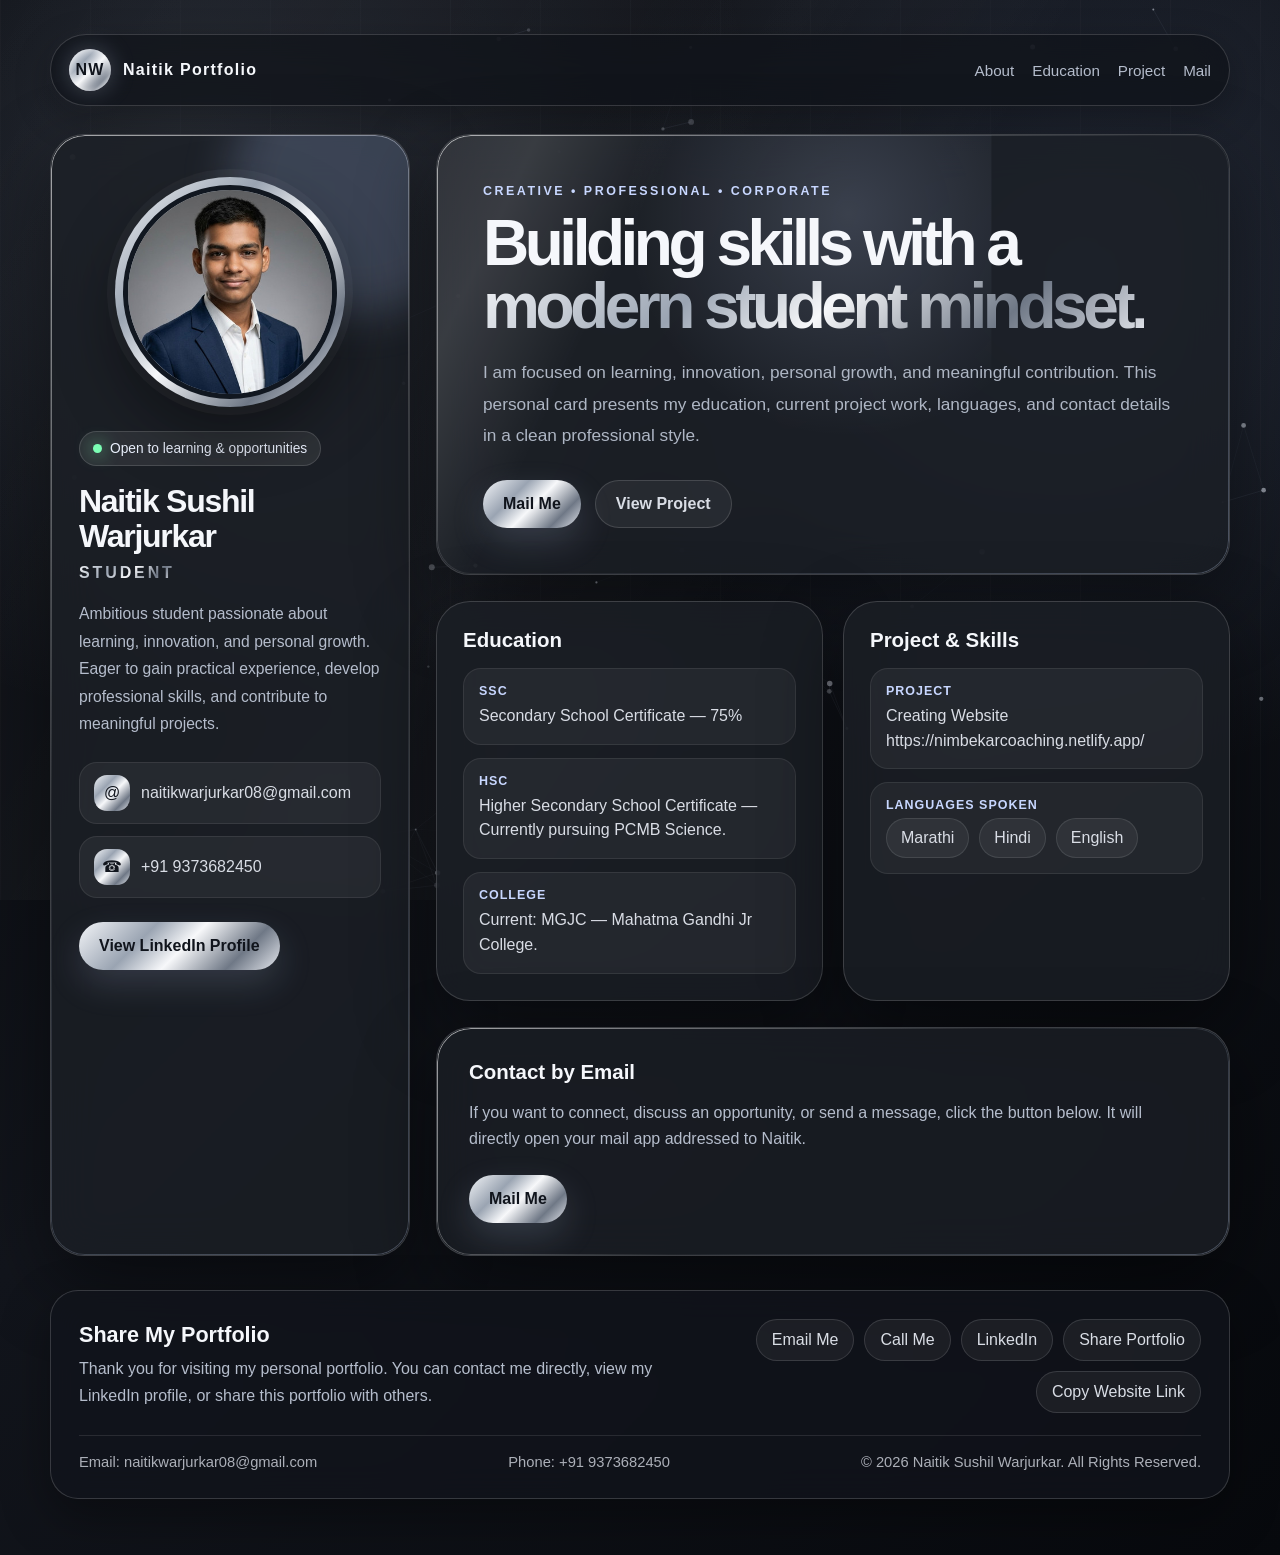
==== index.html @ e5ac0dff "Rename naitik-personal-card-website-fixed (1).html to index.html" ====
<!DOCTYPE html>
<html lang="en">
<head>
  <meta charset="UTF-8" />
  <meta name="viewport" content="width=device-width, initial-scale=1.0" />
  <title>Naitik Sushil Warjurkar | Student</title>
  <meta name="description" content="Personal card website of Naitik Sushil Warjurkar, an ambitious student passionate about learning, innovation, and personal growth." />
  <style>
* {
  box-sizing: border-box;
  margin: 0;
  padding: 0;
}

:root {
  --bg-dark: #090b10;
  --bg-panel: rgba(28, 31, 38, 0.78);
  --silver: #d9dde5;
  --silver-soft: #aeb6c4;
  --metal: linear-gradient(135deg, #f3f5f8 0%, #9aa4b2 32%, #f7f8fa 52%, #6f7886 78%, #e5e8ee 100%);
  --accent: #c8d7ff;
  --accent-strong: #86a8ff;
  --text: #f5f7fb;
  --muted: #b5bdcc;
  --card-border: rgba(255,255,255,0.16);
  --shadow: 0 28px 80px rgba(0,0,0,0.45);
}

html {
  scroll-behavior: smooth;
}

body {
  min-height: 100vh;
  font-family: Inter, Arial, sans-serif;
  color: var(--text);
  background:
    radial-gradient(circle at 15% 10%, rgba(175, 190, 220, 0.18), transparent 32%),
    radial-gradient(circle at 85% 18%, rgba(110, 130, 170, 0.20), transparent 30%),
    linear-gradient(135deg, #05070b 0%, #12151c 45%, #07090d 100%);
  overflow-x: hidden;
}

body::before {
  content: "";
  position: fixed;
  inset: 0;
  pointer-events: none;
  background-image:
    linear-gradient(120deg, transparent 0%, rgba(255,255,255,0.05) 45%, transparent 60%),
    repeating-linear-gradient(90deg, rgba(255,255,255,0.025) 0 1px, transparent 1px 90px);
  mix-blend-mode: screen;
  opacity: 0.7;
}

#particles {
  position: fixed;
  inset: 0;
  z-index: 0;
  pointer-events: none;
}

.page-shell {
  position: relative;
  z-index: 1;
  width: min(1180px, calc(100% - 32px));
  margin: 0 auto;
  padding: 34px 0 56px;
}

.top-nav {
  display: flex;
  align-items: center;
  justify-content: space-between;
  gap: 20px;
  padding: 14px 18px;
  margin-bottom: 28px;
  border: 1px solid var(--card-border);
  border-radius: 999px;
  background: rgba(14, 17, 23, 0.66);
  backdrop-filter: blur(18px);
  box-shadow: 0 12px 36px rgba(0,0,0,0.28);
  animation: fadeDown 0.8s ease both;
}

.brand {
  display: flex;
  align-items: center;
  gap: 12px;
  font-weight: 800;
  letter-spacing: 0.08em;
}

.brand-mark {
  display: grid;
  place-items: center;
  width: 42px;
  height: 42px;
  color: #11151d;
  border-radius: 50%;
  background: var(--metal);
  box-shadow: inset 0 0 10px rgba(255,255,255,0.8), 0 0 24px rgba(185,200,230,0.28);
}

.nav-links {
  display: flex;
  align-items: center;
  gap: 18px;
  flex-wrap: wrap;
}

.nav-links a {
  color: var(--muted);
  text-decoration: none;
  font-size: 0.95rem;
  transition: color 0.25s ease;
}

.nav-links a:hover {
  color: #fff;
}

.hero {
  display: grid;
  grid-template-columns: 360px 1fr;
  gap: 26px;
  align-items: stretch;
}

.profile-card,
.content-card,
.info-card,
.form-card {
  border: 1px solid var(--card-border);
  background: var(--bg-panel);
  backdrop-filter: blur(22px);
  border-radius: 34px;
  box-shadow: var(--shadow);
}

.profile-card {
  position: sticky;
  top: 24px;
  min-height: 650px;
  padding: 28px;
  overflow: hidden;
  animation: fadeLeft 0.9s ease both;
}

.profile-card::before,
.content-card::before,
.form-card::before {
  content: "";
  position: absolute;
  inset: 0;
  border-radius: inherit;
  padding: 1px;
  background: linear-gradient(145deg, rgba(255,255,255,0.62), rgba(255,255,255,0.04), rgba(175,190,220,0.35));
  -webkit-mask: linear-gradient(#000 0 0) content-box, linear-gradient(#000 0 0);
  -webkit-mask-composite: xor;
  mask-composite: exclude;
  pointer-events: none;
}

.profile-glow {
  position: absolute;
  width: 260px;
  height: 260px;
  right: -80px;
  top: -80px;
  border-radius: 50%;
  background: rgba(160, 180, 225, 0.24);
  filter: blur(22px);
}

.photo-wrap {
  position: relative;
  width: 230px;
  height: 230px;
  margin: 14px auto 24px;
  border-radius: 50%;
  padding: 8px;
  background: var(--metal);
  box-shadow: 0 0 0 8px rgba(255,255,255,0.035), 0 28px 62px rgba(0,0,0,0.42);
  animation: floatPhoto 5s ease-in-out infinite;
}

.photo-wrap img {
  width: 100%;
  height: 100%;
  object-fit: cover;
  border-radius: 50%;
  border: 5px solid #111720;
  object-position: center;
}

.status-pill {
  display: inline-flex;
  align-items: center;
  gap: 8px;
  padding: 9px 13px;
  border-radius: 999px;
  color: #ecf2ff;
  background: rgba(255,255,255,0.08);
  border: 1px solid rgba(255,255,255,0.14);
  font-size: 0.86rem;
  margin-bottom: 18px;
}

.status-dot {
  width: 9px;
  height: 9px;
  border-radius: 50%;
  background: #7cffb5;
  box-shadow: 0 0 18px #7cffb5;
}

.profile-card h1 {
  font-family: Poppins, Inter, sans-serif;
  font-size: 2rem;
  line-height: 1.1;
  margin-bottom: 10px;
  letter-spacing: -0.04em;
}

.role {
  display: inline-block;
  font-weight: 800;
  color: transparent;
  background: var(--metal);
  -webkit-background-clip: text;
  background-clip: text;
  text-transform: uppercase;
  letter-spacing: 0.18em;
  margin-bottom: 18px;
}

.bio {
  color: var(--muted);
  line-height: 1.75;
  font-size: 0.98rem;
}

.quick-contact {
  display: grid;
  gap: 12px;
  margin: 24px 0;
}

.contact-row {
  display: flex;
  align-items: center;
  gap: 11px;
  color: var(--silver);
  text-decoration: none;
  padding: 12px 14px;
  border-radius: 18px;
  background: rgba(255,255,255,0.055);
  border: 1px solid rgba(255,255,255,0.08);
  transition: transform 0.25s ease, background 0.25s ease;
  overflow-wrap: anywhere;
}

.contact-row:hover {
  transform: translateY(-3px);
  background: rgba(255,255,255,0.09);
}

.icon-box {
  flex: 0 0 36px;
  width: 36px;
  height: 36px;
  display: grid;
  place-items: center;
  border-radius: 13px;
  color: #11151d;
  background: var(--metal);
}

.linkedin-button,
.primary-button,
.secondary-button {
  display: inline-flex;
  justify-content: center;
  align-items: center;
  gap: 10px;
  min-height: 48px;
  border: 0;
  border-radius: 999px;
  padding: 0 20px;
  font-weight: 800;
  text-decoration: none;
  cursor: pointer;
  transition: transform 0.25s ease, box-shadow 0.25s ease;
}

.linkedin-button,
.primary-button {
  color: #10141c;
  background: var(--metal);
  box-shadow: 0 14px 34px rgba(180,195,225,0.18);
}

.secondary-button {
  color: var(--silver);
  border: 1px solid rgba(255,255,255,0.14);
  background: rgba(255,255,255,0.06);
}

.linkedin-button:hover,
.primary-button:hover,
.secondary-button:hover {
  transform: translateY(-3px);
  box-shadow: 0 18px 42px rgba(180,195,225,0.22);
}

.main-column {
  display: grid;
  gap: 26px;
}

.content-card {
  position: relative;
  overflow: hidden;
  min-height: 430px;
  padding: 46px;
  animation: fadeRight 0.9s ease 0.1s both;
}

.banner-shine {
  position: absolute;
  inset: 0;
  background:
    linear-gradient(115deg, transparent 0%, rgba(255,255,255,0.13) 34%, transparent 48%),
    radial-gradient(circle at 82% 18%, rgba(200,215,255,0.18), transparent 30%);
  transform: translateX(-30%);
  animation: metalSweep 7s ease-in-out infinite;
}

.content-inner {
  position: relative;
  z-index: 1;
}

.eyebrow {
  display: inline-block;
  margin-bottom: 14px;
  color: var(--accent);
  text-transform: uppercase;
  letter-spacing: 0.20em;
  font-size: 0.78rem;
  font-weight: 800;
}

.content-card h2 {
  max-width: 760px;
  font-family: Poppins, Inter, sans-serif;
  font-size: clamp(2.35rem, 5vw, 4.9rem);
  line-height: 0.98;
  letter-spacing: -0.07em;
  margin-bottom: 20px;
}

.gradient-text {
  color: transparent;
  background: var(--metal);
  -webkit-background-clip: text;
  background-clip: text;
}

.lead {
  max-width: 740px;
  color: var(--silver-soft);
  font-size: 1.08rem;
  line-height: 1.82;
  margin-bottom: 28px;
}

.hero-actions {
  display: flex;
  gap: 14px;
  flex-wrap: wrap;
}

.info-grid {
  display: grid;
  grid-template-columns: repeat(2, minmax(0, 1fr));
  gap: 20px;
}

.info-card {
  padding: 26px;
  transform: translateY(0);
  opacity: 1;
  transition: transform 0.75s ease, opacity 0.75s ease;
}

.info-card.visible,
.form-card.visible {
  transform: translateY(0);
  opacity: 1;
}

.info-card h3,
.form-card h3 {
  font-family: Poppins, Inter, sans-serif;
  font-size: 1.28rem;
  margin-bottom: 16px;
}

.detail-list {
  display: grid;
  gap: 13px;
}

.detail-item {
  padding: 15px;
  border-radius: 18px;
  background: rgba(255,255,255,0.052);
  border: 1px solid rgba(255,255,255,0.08);
}

.detail-label {
  display: block;
  color: var(--accent);
  font-weight: 800;
  font-size: 0.78rem;
  letter-spacing: 0.08em;
  text-transform: uppercase;
  margin-bottom: 6px;
}

.detail-item p,
.detail-item a {
  color: var(--silver);
  line-height: 1.55;
  text-decoration: none;
}

.skill-pills {
  display: flex;
  flex-wrap: wrap;
  gap: 10px;
}

.skill-pills span {
  padding: 10px 14px;
  border-radius: 999px;
  color: var(--silver);
  background: rgba(255,255,255,0.06);
  border: 1px solid rgba(255,255,255,0.1);
}

.form-card {
  position: relative;
  padding: 32px;
  overflow: hidden;
  transform: translateY(22px);
  opacity: 0;
  transition: transform 0.75s ease, opacity 0.75s ease;
}

.form-card p {
  color: var(--muted);
  line-height: 1.65;
  margin-bottom: 22px;
}

form {
  display: grid;
  gap: 16px;
}

.form-row {
  display: grid;
  grid-template-columns: repeat(2, 1fr);
  gap: 16px;
}

label {
  display: grid;
  gap: 8px;
  color: var(--silver);
  font-weight: 700;
  font-size: 0.92rem;
}

input {
  width: 100%;
  border: 1px solid rgba(255,255,255,0.14);
  border-radius: 18px;
  color: #fff;
  background: rgba(7, 9, 13, 0.56);
  padding: 15px 16px;
  font: inherit;
  outline: none;
  transition: border 0.25s ease, box-shadow 0.25s ease;
}


input:focus {
  border-color: rgba(200,215,255,0.72);
  box-shadow: 0 0 0 4px rgba(134,168,255,0.13);
}

.footer-note {
  text-align: center;
  color: rgba(217,221,229,0.72);
  padding: 28px 0 0;
}

@keyframes fadeDown {
  from { opacity: 0; transform: translateY(-16px); }
  to { opacity: 1; transform: translateY(0); }
}

@keyframes fadeLeft {
  from { opacity: 0; transform: translateX(-28px); }
  to { opacity: 1; transform: translateX(0); }
}

@keyframes fadeRight {
  from { opacity: 0; transform: translateX(28px); }
  to { opacity: 1; transform: translateX(0); }
}

@keyframes floatPhoto {
  0%, 100% { transform: translateY(0); }
  50% { transform: translateY(-12px); }
}

@keyframes metalSweep {
  0%, 100% { transform: translateX(-35%); opacity: 0.55; }
  50% { transform: translateX(22%); opacity: 0.95; }
}



.site-footer {
  margin-top: 34px;
  padding: 28px;
  border: 1px solid rgba(255,255,255,0.16);
  border-radius: 28px;
  background: rgba(18, 21, 28, 0.76);
  backdrop-filter: blur(18px);
  box-shadow: 0 18px 48px rgba(0,0,0,0.34);
}

.footer-grid {
  display: grid;
  grid-template-columns: 1.2fr 1fr;
  gap: 22px;
  align-items: center;
}

.footer-title {
  font-family: Poppins, Inter, sans-serif;
  font-size: 1.35rem;
  margin-bottom: 8px;
}

.footer-text {
  color: var(--muted);
  line-height: 1.65;
}

.footer-actions,
.footer-contact {
  display: flex;
  flex-wrap: wrap;
  gap: 10px;
  justify-content: flex-end;
}

.footer-link {
  display: inline-flex;
  align-items: center;
  justify-content: center;
  min-height: 42px;
  padding: 0 15px;
  border-radius: 999px;
  color: var(--silver);
  text-decoration: none;
  font: inherit;
  cursor: pointer;
  border: 1px solid rgba(255,255,255,0.13);
  background: rgba(255,255,255,0.055);
  transition: transform 0.25s ease, background 0.25s ease;
}

.footer-link:hover {
  transform: translateY(-3px);
  background: rgba(255,255,255,0.10);
}

.footer-bottom {
  display: flex;
  align-items: center;
  justify-content: space-between;
  gap: 14px;
  flex-wrap: wrap;
  margin-top: 22px;
  padding-top: 18px;
  border-top: 1px solid rgba(255,255,255,0.10);
  color: rgba(217,221,229,0.78);
  font-size: 0.92rem;
}

@media (max-width: 760px) {
  .footer-grid {
    grid-template-columns: 1fr;
  }

  .footer-actions,
  .footer-contact {
    justify-content: flex-start;
  }
}

@media (max-width: 960px) {
  .hero {
    grid-template-columns: 1fr;
  }

  .profile-card {
    position: relative;
    top: 0;
    min-height: auto;
  }

  .info-grid {
    grid-template-columns: 1fr;
  }
}

@media (max-width: 640px) {
  .page-shell {
    width: min(100% - 20px, 1180px);
    padding-top: 18px;
  }

  .top-nav {
    align-items: flex-start;
    border-radius: 24px;
    flex-direction: column;
  }

  .nav-links {
    gap: 12px;
  }

  .content-card,
  .profile-card,
  .form-card,
  .info-card {
    border-radius: 24px;
    padding: 24px;
  }

  .photo-wrap {
    width: 190px;
    height: 190px;
  }

  .form-row {
    grid-template-columns: 1fr;
  }
}

  </style>
</head>
<body>
  <canvas id="particles" aria-hidden="true"></canvas>

  <div class="page-shell">
    <nav class="top-nav" aria-label="Main navigation">
      <div class="brand">
        <span class="brand-mark">NW</span>
        <span>Naitik Portfolio</span>
      </div>
      <div class="nav-links">
        <a href="#about">About</a>
        <a href="#education">Education</a>
        <a href="#project">Project</a>
        <a href="mailto:naitikwarjurkar08@gmail.com">Mail</a>
      </div>
    </nav>

    <main class="hero">
      <aside class="profile-card" id="about">
        <div class="profile-glow"></div>
        <div class="photo-wrap">
          <img src="[data-uri]" alt="Photo of Naitik Sushil Warjurkar" />
        </div>
        <span class="status-pill"><span class="status-dot"></span>Open to learning & opportunities</span>
        <h1>Naitik Sushil Warjurkar</h1>
        <span class="role">Student</span>
        <p class="bio">Ambitious student passionate about learning, innovation, and personal growth. Eager to gain practical experience, develop professional skills, and contribute to meaningful projects.</p>

        <div class="quick-contact">
          <a class="contact-row" href="mailto:naitikwarjurkar08@gmail.com">
            <span class="icon-box">@</span>
            <span>naitikwarjurkar08@gmail.com</span>
          </a>
          <a class="contact-row" href="tel:+919373682450">
            <span class="icon-box">☎</span>
            <span>+91 9373682450</span>
          </a>
        </div>

        <a class="linkedin-button" href="https://www.linkedin.com/in/naitik-warjurkar-31a1a7276?utm_source=share_via&utm_content=profile&utm_medium=member_android" target="_blank" rel="noopener noreferrer">View LinkedIn Profile</a>
      </aside>

      <section class="main-column">
        <section class="content-card">
          <div class="banner-shine"></div>
          <div class="content-inner">
            <span class="eyebrow">Creative • Professional • Corporate</span>
            <h2>Building skills with a <span class="gradient-text">modern student mindset.</span></h2>
            <p class="lead">I am focused on learning, innovation, personal growth, and meaningful contribution. This personal card presents my education, current project work, languages, and contact details in a clean professional style.</p>
            <div class="hero-actions">
              <a class="primary-button" href="mailto:naitikwarjurkar08@gmail.com?subject=Enquiry%20from%20Personal%20Website">Mail Me</a>
              <a class="secondary-button" href="https://nimbekarcoaching.netlify.app/" target="_blank" rel="noopener noreferrer">View Project</a>
            </div>
          </div>
        </section>

        <section class="info-grid" aria-label="Profile details">
          <article class="info-card reveal" id="education">
            <h3>Education</h3>
            <div class="detail-list">
              <div class="detail-item">
                <span class="detail-label">SSC</span>
                <p>Secondary School Certificate — 75%</p>
              </div>
              <div class="detail-item">
                <span class="detail-label">HSC</span>
                <p>Higher Secondary School Certificate — Currently pursuing PCMB Science.</p>
              </div>
              <div class="detail-item">
                <span class="detail-label">College</span>
                <p>Current: MGJC — Mahatma Gandhi Jr College.</p>
              </div>
            </div>
          </article>

          <article class="info-card reveal" id="project">
            <h3>Project & Skills</h3>
            <div class="detail-list">
              <div class="detail-item">
                <span class="detail-label">Project</span>
                <p>Creating Website</p>
                <p><a href="https://nimbekarcoaching.netlify.app/" target="_blank" rel="noopener noreferrer">https://nimbekarcoaching.netlify.app/</a></p>
              </div>
              <div class="detail-item">
                <span class="detail-label">Languages Spoken</span>
                <div class="skill-pills">
                  <span>Marathi</span>
                  <span>Hindi</span>
                  <span>English</span>
                </div>
              </div>
            </div>
          </article>
        </section>

        <section class="form-card visible" id="mail">
          <h3>Contact by Email</h3>
          <p>If you want to connect, discuss an opportunity, or send a message, click the button below. It will directly open your mail app addressed to Naitik.</p>
          <a class="primary-button" href="mailto:naitikwarjurkar08@gmail.com?subject=Enquiry%20from%20Personal%20Website">Mail Me</a>
        </section>
      </section>
    </main>

    <footer class="site-footer">
      <div class="footer-grid">
        <div>
          <h3 class="footer-title">Share My Portfolio</h3>
          <p class="footer-text">Thank you for visiting my personal portfolio. You can contact me directly, view my LinkedIn profile, or share this portfolio with others.</p>
        </div>
        <div class="footer-actions">
          <a class="footer-link" href="mailto:naitikwarjurkar08@gmail.com?subject=Portfolio%20Enquiry">Email Me</a>
          <a class="footer-link" href="tel:+919373682450">Call Me</a>
          <a class="footer-link" href="https://www.linkedin.com/in/naitik-warjurkar-31a1a7276?utm_source=share_via&utm_content=profile&utm_medium=member_android" target="_blank" rel="noopener noreferrer">LinkedIn</a>
          <a class="footer-link" href="https://wa.me/?text=Check%20out%20Naitik%20Sushil%20Warjurkar%27s%20portfolio" target="_blank" rel="noopener noreferrer">Share Portfolio</a>
          <button class="footer-link" type="button" id="copyPortfolioLink">Copy Website Link</button>
        </div>
      </div>
      <div class="footer-bottom">
        <span>Email: naitikwarjurkar08@gmail.com</span>
        <span>Phone: +91 9373682450</span>
        <span>© <span id="footerYear"></span> Naitik Sushil Warjurkar. All Rights Reserved.</span>
      </div>
    </footer>

  </div>

  <script>
const canvas = document.getElementById('particles');
const ctx = canvas.getContext('2d');
let particles = [];

function resizeCanvas() {
  canvas.width = window.innerWidth;
  canvas.height = window.innerHeight;
  createParticles();
}

function createParticles() {
  const count = Math.min(95, Math.floor((window.innerWidth * window.innerHeight) / 13000));
  particles = Array.from({ length: count }, () => ({
    x: Math.random() * canvas.width,
    y: Math.random() * canvas.height,
    r: Math.random() * 2.2 + 0.8,
    vx: (Math.random() - 0.5) * 0.35,
    vy: (Math.random() - 0.5) * 0.35,
    alpha: Math.random() * 0.45 + 0.18
  }));
}

function drawParticles() {
  ctx.clearRect(0, 0, canvas.width, canvas.height);

  particles.forEach((p, index) => {
    p.x += p.vx;
    p.y += p.vy;

    if (p.x < 0 || p.x > canvas.width) p.vx *= -1;
    if (p.y < 0 || p.y > canvas.height) p.vy *= -1;

    ctx.beginPath();
    ctx.arc(p.x, p.y, p.r, 0, Math.PI * 2);
    ctx.fillStyle = `rgba(220, 226, 238, ${p.alpha})`;
    ctx.fill();

    for (let j = index + 1; j < particles.length; j++) {
      const q = particles[j];
      const dx = p.x - q.x;
      const dy = p.y - q.y;
      const distance = Math.sqrt(dx * dx + dy * dy);

      if (distance < 120) {
        ctx.beginPath();
        ctx.moveTo(p.x, p.y);
        ctx.lineTo(q.x, q.y);
        ctx.strokeStyle = `rgba(190, 205, 235, ${0.11 * (1 - distance / 120)})`;
        ctx.lineWidth = 1;
        ctx.stroke();
      }
    }
  });

  requestAnimationFrame(drawParticles);
}

window.addEventListener('resize', resizeCanvas);
resizeCanvas();
drawParticles();

const yearElement = document.getElementById('year');
if (yearElement) yearElement.textContent = new Date().getFullYear();
const footerYearElement = document.getElementById('footerYear');
if (footerYearElement) footerYearElement.textContent = new Date().getFullYear();

const revealObserver = new IntersectionObserver((entries) => {
  entries.forEach((entry) => {
    if (entry.isIntersecting) {
      entry.target.classList.add('visible');
    }
  });
}, { threshold: 0.18 });

document.querySelectorAll('.reveal').forEach((element) => revealObserver.observe(element));





const copyPortfolioButton = document.getElementById('copyPortfolioLink');
if (copyPortfolioButton) {
  copyPortfolioButton.addEventListener('click', async () => {
    const portfolioLink = window.location.href;
    try {
      await navigator.clipboard.writeText(portfolioLink);
      copyPortfolioButton.textContent = 'Link Copied!';
    } catch (error) {
      const tempInput = document.createElement('input');
      tempInput.value = portfolioLink;
      document.body.appendChild(tempInput);
      tempInput.select();
      document.execCommand('copy');
      document.body.removeChild(tempInput);
      copyPortfolioButton.textContent = 'Link Copied!';
    }
    setTimeout(() => {
      copyPortfolioButton.textContent = 'Copy Website Link';
    }, 1800);
  });
}

  </script>
</body>
</html>
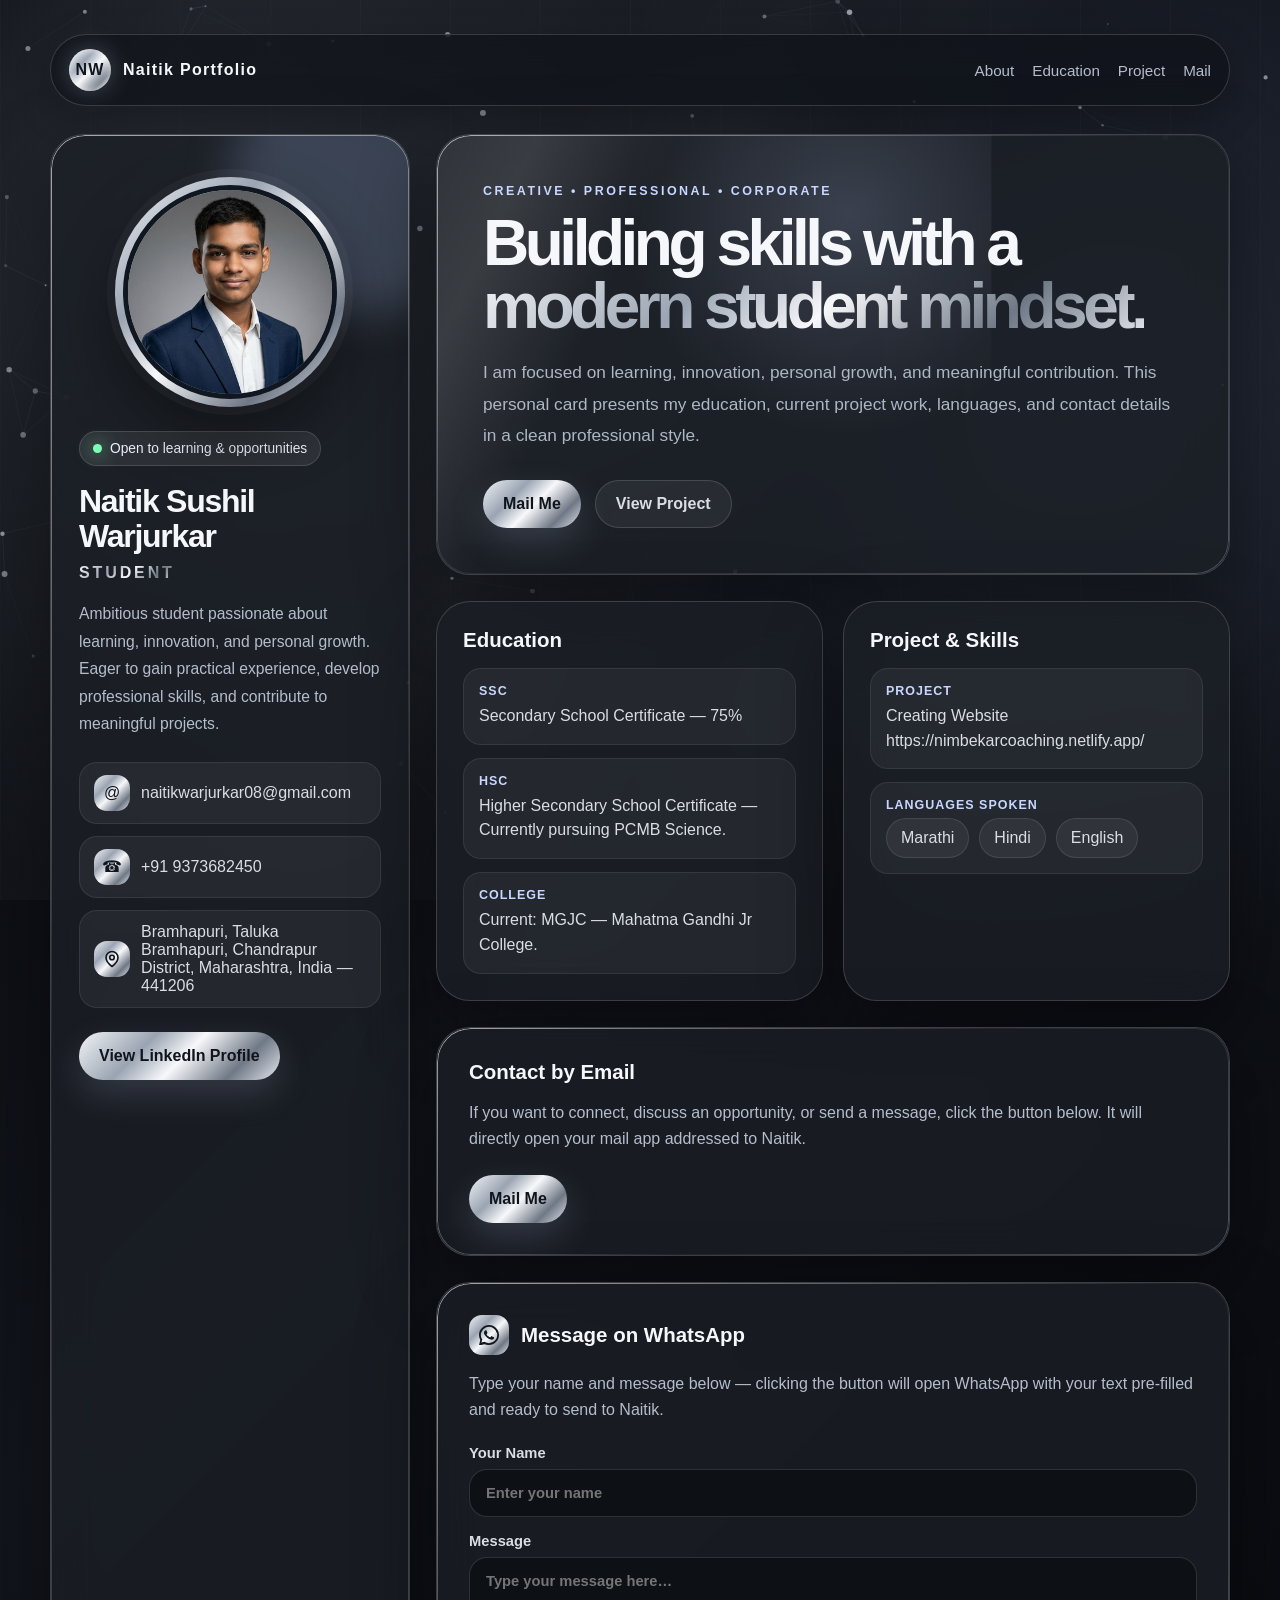
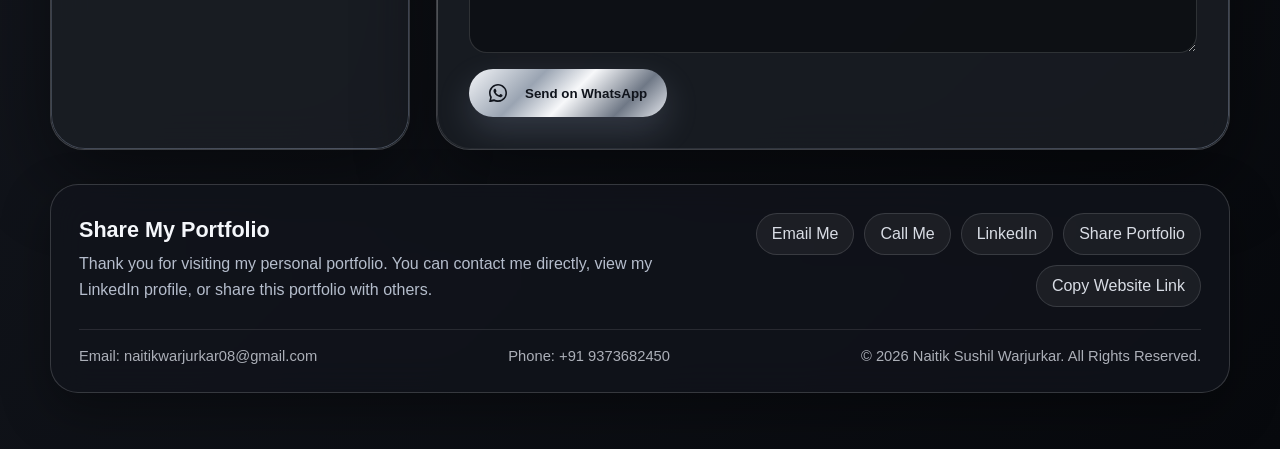
==== commit bb20ed12: "Rename naitik-card.html to index.html" ====
--- a/index.html
+++ b/index.html
@@ -706,6 +706,12 @@
             <span class="icon-box">☎</span>
             <span>+91 9373682450</span>
           </a>
+          <div class="contact-row">
+            <span class="icon-box">
+              <svg xmlns="http://www.w3.org/2000/svg" width="18" height="18" viewBox="0 0 24 24" fill="none" stroke="currentColor" stroke-width="2.2" stroke-linecap="round" stroke-linejoin="round"><path d="M20 10c0 6-8 12-8 12S4 16 4 10a8 8 0 0 1 16 0z"/><circle cx="12" cy="10" r="3"/></svg>
+            </span>
+            <span>Bramhapuri, Taluka Bramhapuri, Chandrapur District, Maharashtra, India — 441206</span>
+          </div>
         </div>
 
         <a class="linkedin-button" href="https://www.linkedin.com/in/naitik-warjurkar-31a1a7276?utm_source=share_via&utm_content=profile&utm_medium=member_android" target="_blank" rel="noopener noreferrer">View LinkedIn Profile</a>
@@ -768,6 +774,30 @@
           <h3>Contact by Email</h3>
           <p>If you want to connect, discuss an opportunity, or send a message, click the button below. It will directly open your mail app addressed to Naitik.</p>
           <a class="primary-button" href="mailto:naitikwarjurkar08@gmail.com?subject=Enquiry%20from%20Personal%20Website">Mail Me</a>
+        </section>
+
+        <section class="form-card visible" id="whatsapp">
+          <div style="display:flex;align-items:center;gap:12px;margin-bottom:16px;">
+            <span style="display:grid;place-items:center;width:40px;height:40px;border-radius:13px;background:var(--metal);flex-shrink:0;">
+              <svg xmlns="http://www.w3.org/2000/svg" width="20" height="20" viewBox="0 0 24 24" fill="#11151d"><path d="M17.472 14.382c-.297-.149-1.758-.867-2.03-.967-.273-.099-.471-.148-.67.15-.197.297-.767.966-.94 1.164-.173.199-.347.223-.644.075-.297-.15-1.255-.463-2.39-1.475-.883-.788-1.48-1.761-1.653-2.059-.173-.297-.018-.458.13-.606.134-.133.298-.347.446-.52.149-.174.198-.298.298-.497.099-.198.05-.371-.025-.52-.075-.149-.669-1.612-.916-2.207-.242-.579-.487-.5-.669-.51-.173-.008-.371-.01-.57-.01-.198 0-.52.074-.792.372-.272.297-1.04 1.016-1.04 2.479 0 1.462 1.065 2.875 1.213 3.074.149.198 2.096 3.2 5.077 4.487.709.306 1.262.489 1.694.625.712.227 1.36.195 1.871.118.571-.085 1.758-.719 2.006-1.413.248-.694.248-1.289.173-1.413-.074-.124-.272-.198-.57-.347z"/><path d="M12 0C5.373 0 0 5.373 0 12c0 2.127.558 4.122 1.533 5.851L.057 23.862a.5.5 0 0 0 .611.611l6.011-1.476A11.942 11.942 0 0 0 12 24c6.627 0 12-5.373 12-12S18.627 0 12 0zm0 21.818a9.818 9.818 0 0 1-5.003-1.37l-.359-.214-3.721.913.929-3.721-.235-.371A9.818 9.818 0 1 1 12 21.818z"/></svg>
+            </span>
+            <h3 style="margin-bottom:0;">Message on WhatsApp</h3>
+          </div>
+          <p>Type your name and message below — clicking the button will open WhatsApp with your text pre-filled and ready to send to Naitik.</p>
+          <div style="display:grid;gap:16px;">
+            <label style="display:grid;gap:8px;color:var(--silver);font-weight:700;font-size:0.92rem;">
+              Your Name
+              <input type="text" id="wa-name" placeholder="Enter your name" />
+            </label>
+            <label style="display:grid;gap:8px;color:var(--silver);font-weight:700;font-size:0.92rem;">
+              Message
+              <textarea id="wa-message" rows="4" placeholder="Type your message here…" style="width:100%;border:1px solid rgba(255,255,255,0.14);border-radius:18px;color:#fff;background:rgba(7,9,13,0.56);padding:15px 16px;font:inherit;outline:none;resize:vertical;transition:border 0.25s,box-shadow 0.25s;"></textarea>
+            </label>
+            <button id="wa-send-btn" class="primary-button" style="width:fit-content;">
+              <svg xmlns="http://www.w3.org/2000/svg" width="18" height="18" viewBox="0 0 24 24" fill="#11151d" style="margin-right:8px;vertical-align:middle;"><path d="M17.472 14.382c-.297-.149-1.758-.867-2.03-.967-.273-.099-.471-.148-.67.15-.197.297-.767.966-.94 1.164-.173.199-.347.223-.644.075-.297-.15-1.255-.463-2.39-1.475-.883-.788-1.48-1.761-1.653-2.059-.173-.297-.018-.458.13-.606.134-.133.298-.347.446-.52.149-.174.198-.298.298-.497.099-.198.05-.371-.025-.52-.075-.149-.669-1.612-.916-2.207-.242-.579-.487-.5-.669-.51-.173-.008-.371-.01-.57-.01-.198 0-.52.074-.792.372-.272.297-1.04 1.016-1.04 2.479 0 1.462 1.065 2.875 1.213 3.074.149.198 2.096 3.2 5.077 4.487.709.306 1.262.489 1.694.625.712.227 1.36.195 1.871.118.571-.085 1.758-.719 2.006-1.413.248-.694.248-1.289.173-1.413-.074-.124-.272-.198-.57-.347z"/><path d="M12 0C5.373 0 0 5.373 0 12c0 2.127.558 4.122 1.533 5.851L.057 23.862a.5.5 0 0 0 .611.611l6.011-1.476A11.942 11.942 0 0 0 12 24c6.627 0 12-5.373 12-12S18.627 0 12 0zm0 21.818a9.818 9.818 0 0 1-5.003-1.37l-.359-.214-3.721.913.929-3.721-.235-.371A9.818 9.818 0 1 1 12 21.818z"/></svg>
+              Send on WhatsApp
+            </button>
+          </div>
         </section>
       </section>
     </main>
@@ -898,6 +928,34 @@
   });
 }
 
+
+function sendWhatsApp() {
+  var name = document.getElementById('wa-name').value.trim();
+  var message = document.getElementById('wa-message').value.trim();
+  var textarea = document.getElementById('wa-message');
+  if (!message) {
+    textarea.style.border = '1px solid rgba(255,100,100,0.6)';
+    textarea.placeholder = 'Please enter a message first…';
+    textarea.focus();
+    return;
+  }
+  textarea.style.border = '1px solid rgba(255,255,255,0.14)';
+  var fullMessage = name ? 'Hi Naitik, I am ' + name + '.\n\n' + message : message;
+  window.open('https://wa.me/919373682450?text=' + encodeURIComponent(fullMessage), '_blank');
+}
+
+document.getElementById('wa-send-btn').addEventListener('click', sendWhatsApp);
+
+var waTextarea = document.getElementById('wa-message');
+waTextarea.addEventListener('focus', function() {
+  this.style.border = '1px solid rgba(255,255,255,0.28)';
+  this.style.boxShadow = '0 0 0 3px rgba(200,215,255,0.10)';
+});
+waTextarea.addEventListener('blur', function() {
+  this.style.border = '1px solid rgba(255,255,255,0.14)';
+  this.style.boxShadow = 'none';
+});
+
   </script>
 </body>
 </html>
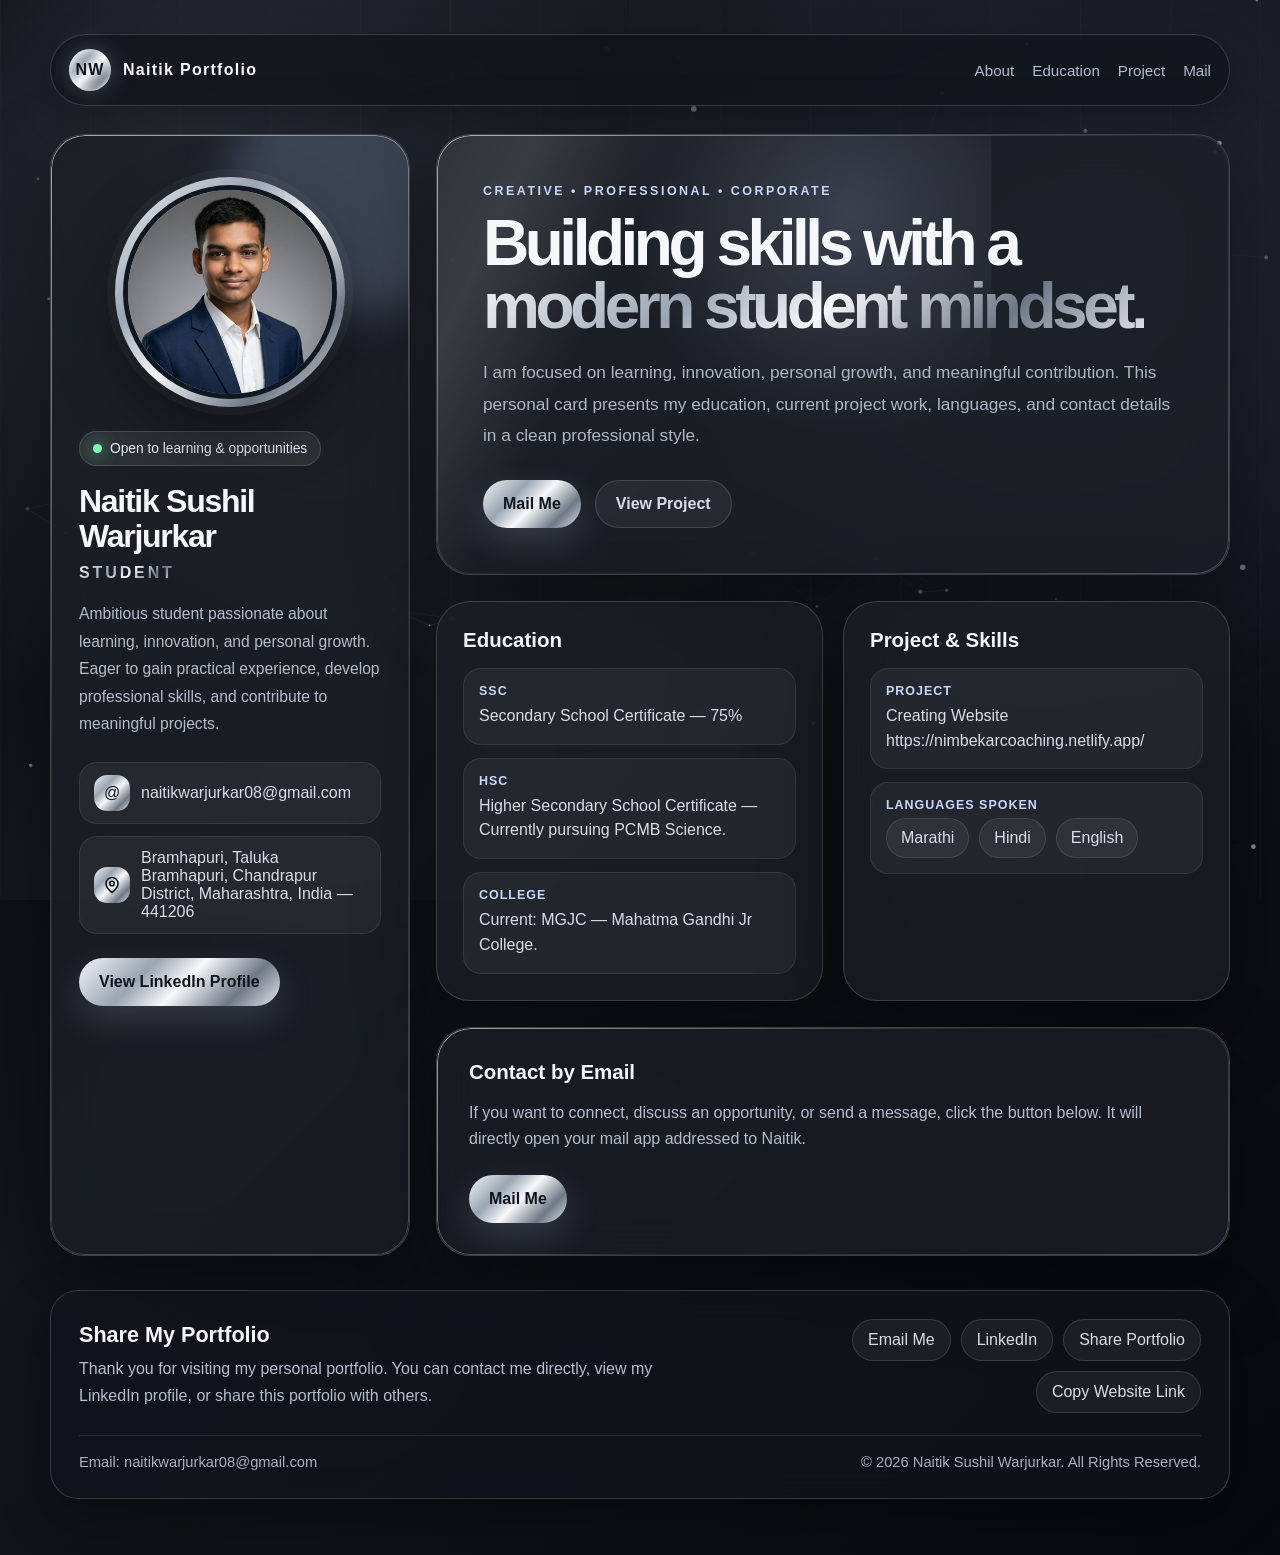
==== commit 9758e608: "Rename indexchange.html to index.html" ====
--- a/index.html
+++ b/index.html
@@ -701,10 +701,6 @@
           <a class="contact-row" href="mailto:naitikwarjurkar08@gmail.com">
             <span class="icon-box">@</span>
             <span>naitikwarjurkar08@gmail.com</span>
-          </a>
-          <a class="contact-row" href="tel:+919373682450">
-            <span class="icon-box">☎</span>
-            <span>+91 9373682450</span>
           </a>
           <div class="contact-row">
             <span class="icon-box">
@@ -776,29 +772,6 @@
           <a class="primary-button" href="mailto:naitikwarjurkar08@gmail.com?subject=Enquiry%20from%20Personal%20Website">Mail Me</a>
         </section>
 
-        <section class="form-card visible" id="whatsapp">
-          <div style="display:flex;align-items:center;gap:12px;margin-bottom:16px;">
-            <span style="display:grid;place-items:center;width:40px;height:40px;border-radius:13px;background:var(--metal);flex-shrink:0;">
-              <svg xmlns="http://www.w3.org/2000/svg" width="20" height="20" viewBox="0 0 24 24" fill="#11151d"><path d="M17.472 14.382c-.297-.149-1.758-.867-2.03-.967-.273-.099-.471-.148-.67.15-.197.297-.767.966-.94 1.164-.173.199-.347.223-.644.075-.297-.15-1.255-.463-2.39-1.475-.883-.788-1.48-1.761-1.653-2.059-.173-.297-.018-.458.13-.606.134-.133.298-.347.446-.52.149-.174.198-.298.298-.497.099-.198.05-.371-.025-.52-.075-.149-.669-1.612-.916-2.207-.242-.579-.487-.5-.669-.51-.173-.008-.371-.01-.57-.01-.198 0-.52.074-.792.372-.272.297-1.04 1.016-1.04 2.479 0 1.462 1.065 2.875 1.213 3.074.149.198 2.096 3.2 5.077 4.487.709.306 1.262.489 1.694.625.712.227 1.36.195 1.871.118.571-.085 1.758-.719 2.006-1.413.248-.694.248-1.289.173-1.413-.074-.124-.272-.198-.57-.347z"/><path d="M12 0C5.373 0 0 5.373 0 12c0 2.127.558 4.122 1.533 5.851L.057 23.862a.5.5 0 0 0 .611.611l6.011-1.476A11.942 11.942 0 0 0 12 24c6.627 0 12-5.373 12-12S18.627 0 12 0zm0 21.818a9.818 9.818 0 0 1-5.003-1.37l-.359-.214-3.721.913.929-3.721-.235-.371A9.818 9.818 0 1 1 12 21.818z"/></svg>
-            </span>
-            <h3 style="margin-bottom:0;">Message on WhatsApp</h3>
-          </div>
-          <p>Type your name and message below — clicking the button will open WhatsApp with your text pre-filled and ready to send to Naitik.</p>
-          <div style="display:grid;gap:16px;">
-            <label style="display:grid;gap:8px;color:var(--silver);font-weight:700;font-size:0.92rem;">
-              Your Name
-              <input type="text" id="wa-name" placeholder="Enter your name" />
-            </label>
-            <label style="display:grid;gap:8px;color:var(--silver);font-weight:700;font-size:0.92rem;">
-              Message
-              <textarea id="wa-message" rows="4" placeholder="Type your message here…" style="width:100%;border:1px solid rgba(255,255,255,0.14);border-radius:18px;color:#fff;background:rgba(7,9,13,0.56);padding:15px 16px;font:inherit;outline:none;resize:vertical;transition:border 0.25s,box-shadow 0.25s;"></textarea>
-            </label>
-            <button id="wa-send-btn" class="primary-button" style="width:fit-content;">
-              <svg xmlns="http://www.w3.org/2000/svg" width="18" height="18" viewBox="0 0 24 24" fill="#11151d" style="margin-right:8px;vertical-align:middle;"><path d="M17.472 14.382c-.297-.149-1.758-.867-2.03-.967-.273-.099-.471-.148-.67.15-.197.297-.767.966-.94 1.164-.173.199-.347.223-.644.075-.297-.15-1.255-.463-2.39-1.475-.883-.788-1.48-1.761-1.653-2.059-.173-.297-.018-.458.13-.606.134-.133.298-.347.446-.52.149-.174.198-.298.298-.497.099-.198.05-.371-.025-.52-.075-.149-.669-1.612-.916-2.207-.242-.579-.487-.5-.669-.51-.173-.008-.371-.01-.57-.01-.198 0-.52.074-.792.372-.272.297-1.04 1.016-1.04 2.479 0 1.462 1.065 2.875 1.213 3.074.149.198 2.096 3.2 5.077 4.487.709.306 1.262.489 1.694.625.712.227 1.36.195 1.871.118.571-.085 1.758-.719 2.006-1.413.248-.694.248-1.289.173-1.413-.074-.124-.272-.198-.57-.347z"/><path d="M12 0C5.373 0 0 5.373 0 12c0 2.127.558 4.122 1.533 5.851L.057 23.862a.5.5 0 0 0 .611.611l6.011-1.476A11.942 11.942 0 0 0 12 24c6.627 0 12-5.373 12-12S18.627 0 12 0zm0 21.818a9.818 9.818 0 0 1-5.003-1.37l-.359-.214-3.721.913.929-3.721-.235-.371A9.818 9.818 0 1 1 12 21.818z"/></svg>
-              Send on WhatsApp
-            </button>
-          </div>
-        </section>
       </section>
     </main>
 
@@ -810,7 +783,6 @@
         </div>
         <div class="footer-actions">
           <a class="footer-link" href="mailto:naitikwarjurkar08@gmail.com?subject=Portfolio%20Enquiry">Email Me</a>
-          <a class="footer-link" href="tel:+919373682450">Call Me</a>
           <a class="footer-link" href="https://www.linkedin.com/in/naitik-warjurkar-31a1a7276?utm_source=share_via&utm_content=profile&utm_medium=member_android" target="_blank" rel="noopener noreferrer">LinkedIn</a>
           <a class="footer-link" href="https://wa.me/?text=Check%20out%20Naitik%20Sushil%20Warjurkar%27s%20portfolio" target="_blank" rel="noopener noreferrer">Share Portfolio</a>
           <button class="footer-link" type="button" id="copyPortfolioLink">Copy Website Link</button>
@@ -818,7 +790,6 @@
       </div>
       <div class="footer-bottom">
         <span>Email: naitikwarjurkar08@gmail.com</span>
-        <span>Phone: +91 9373682450</span>
         <span>© <span id="footerYear"></span> Naitik Sushil Warjurkar. All Rights Reserved.</span>
       </div>
     </footer>
@@ -928,34 +899,6 @@
   });
 }
 
-
-function sendWhatsApp() {
-  var name = document.getElementById('wa-name').value.trim();
-  var message = document.getElementById('wa-message').value.trim();
-  var textarea = document.getElementById('wa-message');
-  if (!message) {
-    textarea.style.border = '1px solid rgba(255,100,100,0.6)';
-    textarea.placeholder = 'Please enter a message first…';
-    textarea.focus();
-    return;
-  }
-  textarea.style.border = '1px solid rgba(255,255,255,0.14)';
-  var fullMessage = name ? 'Hi Naitik, I am ' + name + '.\n\n' + message : message;
-  window.open('https://wa.me/919373682450?text=' + encodeURIComponent(fullMessage), '_blank');
-}
-
-document.getElementById('wa-send-btn').addEventListener('click', sendWhatsApp);
-
-var waTextarea = document.getElementById('wa-message');
-waTextarea.addEventListener('focus', function() {
-  this.style.border = '1px solid rgba(255,255,255,0.28)';
-  this.style.boxShadow = '0 0 0 3px rgba(200,215,255,0.10)';
-});
-waTextarea.addEventListener('blur', function() {
-  this.style.border = '1px solid rgba(255,255,255,0.14)';
-  this.style.boxShadow = 'none';
-});
-
   </script>
 </body>
 </html>
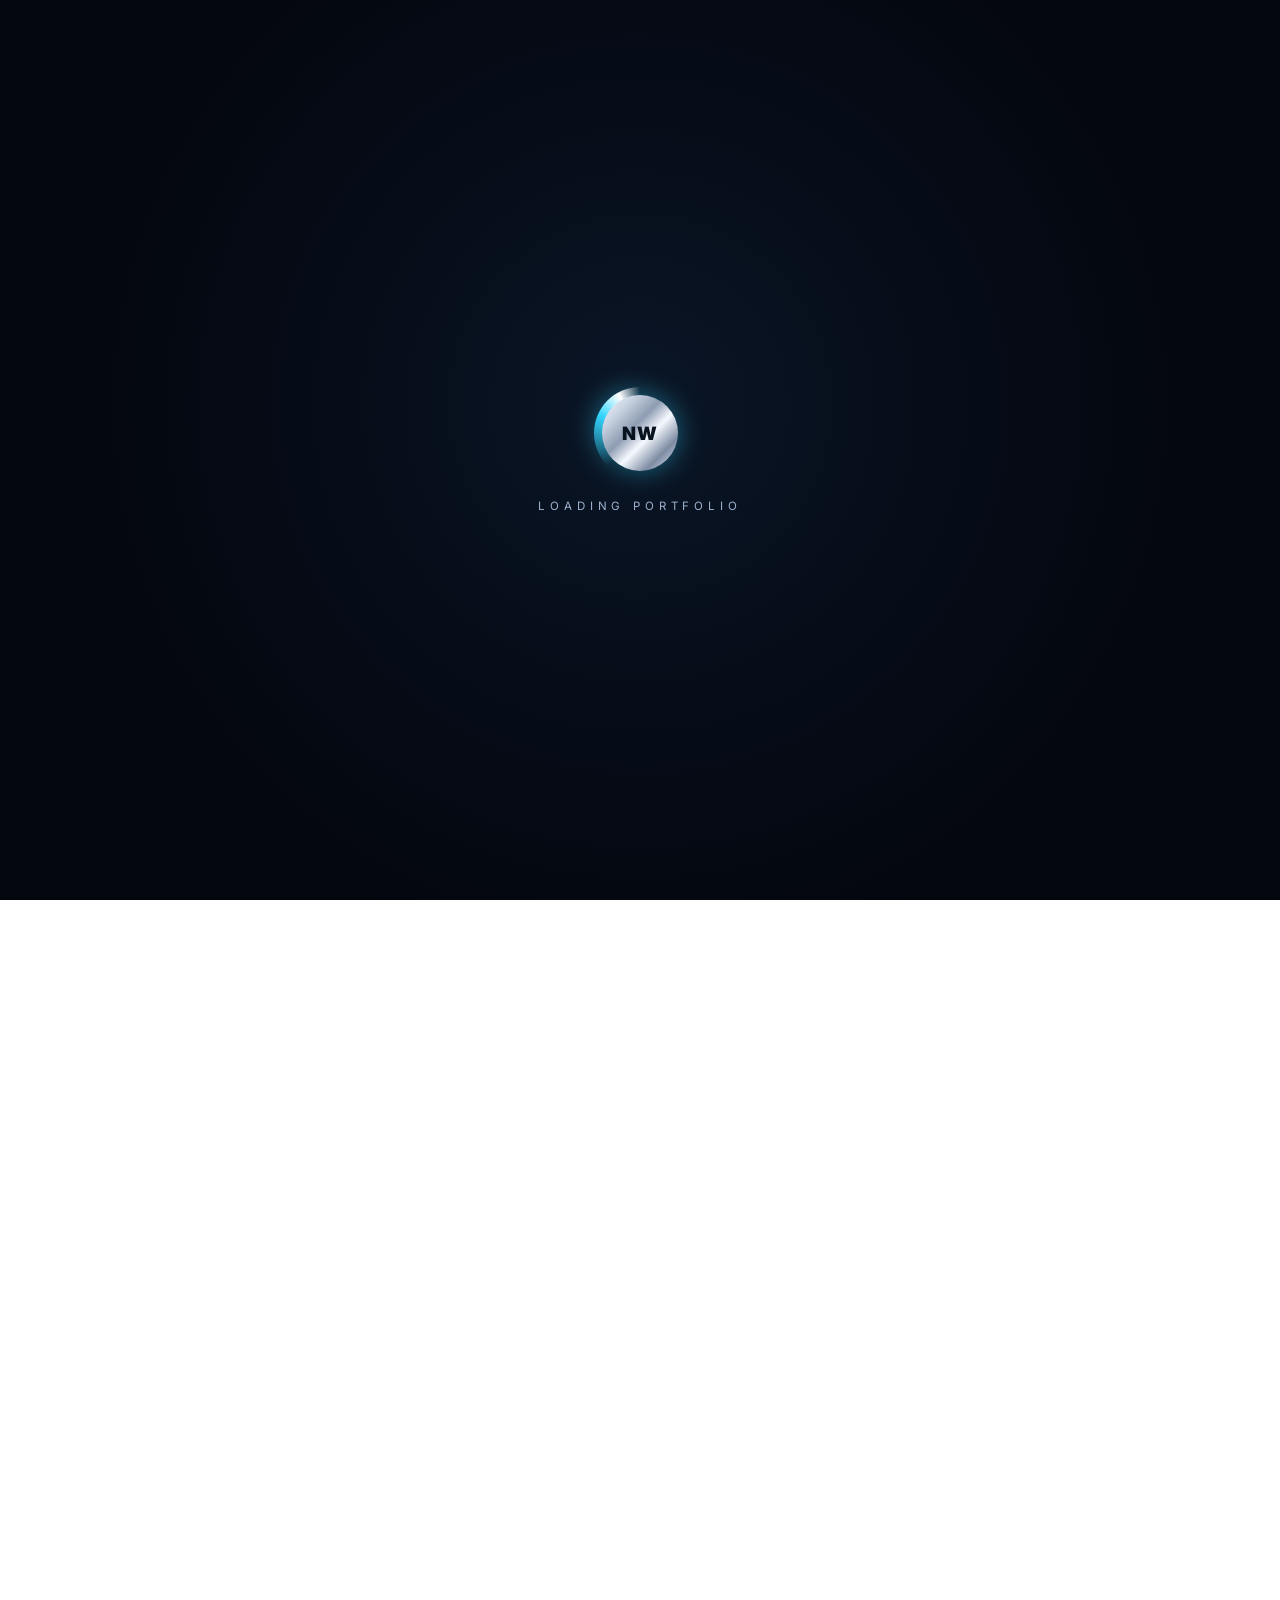
==== commit aca4b391: "Add files via upload" ====
--- a/index.html
+++ b/index.html
@@ -3,699 +3,82 @@
 <head>
   <meta charset="UTF-8" />
   <meta name="viewport" content="width=device-width, initial-scale=1.0" />
-  <title>Naitik Sushil Warjurkar | Student</title>
-  <meta name="description" content="Personal card website of Naitik Sushil Warjurkar, an ambitious student passionate about learning, innovation, and personal growth." />
-  <style>
-* {
-  box-sizing: border-box;
-  margin: 0;
-  padding: 0;
-}
-
-:root {
-  --bg-dark: #090b10;
-  --bg-panel: rgba(28, 31, 38, 0.78);
-  --silver: #d9dde5;
-  --silver-soft: #aeb6c4;
-  --metal: linear-gradient(135deg, #f3f5f8 0%, #9aa4b2 32%, #f7f8fa 52%, #6f7886 78%, #e5e8ee 100%);
-  --accent: #c8d7ff;
-  --accent-strong: #86a8ff;
-  --text: #f5f7fb;
-  --muted: #b5bdcc;
-  --card-border: rgba(255,255,255,0.16);
-  --shadow: 0 28px 80px rgba(0,0,0,0.45);
-}
-
-html {
-  scroll-behavior: smooth;
-}
-
-body {
-  min-height: 100vh;
-  font-family: Inter, Arial, sans-serif;
-  color: var(--text);
-  background:
-    radial-gradient(circle at 15% 10%, rgba(175, 190, 220, 0.18), transparent 32%),
-    radial-gradient(circle at 85% 18%, rgba(110, 130, 170, 0.20), transparent 30%),
-    linear-gradient(135deg, #05070b 0%, #12151c 45%, #07090d 100%);
-  overflow-x: hidden;
-}
-
-body::before {
-  content: "";
-  position: fixed;
-  inset: 0;
-  pointer-events: none;
-  background-image:
-    linear-gradient(120deg, transparent 0%, rgba(255,255,255,0.05) 45%, transparent 60%),
-    repeating-linear-gradient(90deg, rgba(255,255,255,0.025) 0 1px, transparent 1px 90px);
-  mix-blend-mode: screen;
-  opacity: 0.7;
-}
-
-#particles {
-  position: fixed;
-  inset: 0;
-  z-index: 0;
-  pointer-events: none;
-}
-
-.page-shell {
-  position: relative;
-  z-index: 1;
-  width: min(1180px, calc(100% - 32px));
-  margin: 0 auto;
-  padding: 34px 0 56px;
-}
-
-.top-nav {
-  display: flex;
-  align-items: center;
-  justify-content: space-between;
-  gap: 20px;
-  padding: 14px 18px;
-  margin-bottom: 28px;
-  border: 1px solid var(--card-border);
-  border-radius: 999px;
-  background: rgba(14, 17, 23, 0.66);
-  backdrop-filter: blur(18px);
-  box-shadow: 0 12px 36px rgba(0,0,0,0.28);
-  animation: fadeDown 0.8s ease both;
-}
-
-.brand {
-  display: flex;
-  align-items: center;
-  gap: 12px;
-  font-weight: 800;
-  letter-spacing: 0.08em;
-}
-
-.brand-mark {
-  display: grid;
-  place-items: center;
-  width: 42px;
-  height: 42px;
-  color: #11151d;
-  border-radius: 50%;
-  background: var(--metal);
-  box-shadow: inset 0 0 10px rgba(255,255,255,0.8), 0 0 24px rgba(185,200,230,0.28);
-}
-
-.nav-links {
-  display: flex;
-  align-items: center;
-  gap: 18px;
-  flex-wrap: wrap;
-}
-
-.nav-links a {
-  color: var(--muted);
-  text-decoration: none;
-  font-size: 0.95rem;
-  transition: color 0.25s ease;
-}
-
-.nav-links a:hover {
-  color: #fff;
-}
-
-.hero {
-  display: grid;
-  grid-template-columns: 360px 1fr;
-  gap: 26px;
-  align-items: stretch;
-}
-
-.profile-card,
-.content-card,
-.info-card,
-.form-card {
-  border: 1px solid var(--card-border);
-  background: var(--bg-panel);
-  backdrop-filter: blur(22px);
-  border-radius: 34px;
-  box-shadow: var(--shadow);
-}
-
-.profile-card {
-  position: sticky;
-  top: 24px;
-  min-height: 650px;
-  padding: 28px;
-  overflow: hidden;
-  animation: fadeLeft 0.9s ease both;
-}
-
-.profile-card::before,
-.content-card::before,
-.form-card::before {
-  content: "";
-  position: absolute;
-  inset: 0;
-  border-radius: inherit;
-  padding: 1px;
-  background: linear-gradient(145deg, rgba(255,255,255,0.62), rgba(255,255,255,0.04), rgba(175,190,220,0.35));
-  -webkit-mask: linear-gradient(#000 0 0) content-box, linear-gradient(#000 0 0);
-  -webkit-mask-composite: xor;
-  mask-composite: exclude;
-  pointer-events: none;
-}
-
-.profile-glow {
-  position: absolute;
-  width: 260px;
-  height: 260px;
-  right: -80px;
-  top: -80px;
-  border-radius: 50%;
-  background: rgba(160, 180, 225, 0.24);
-  filter: blur(22px);
-}
-
-.photo-wrap {
-  position: relative;
-  width: 230px;
-  height: 230px;
-  margin: 14px auto 24px;
-  border-radius: 50%;
-  padding: 8px;
-  background: var(--metal);
-  box-shadow: 0 0 0 8px rgba(255,255,255,0.035), 0 28px 62px rgba(0,0,0,0.42);
-  animation: floatPhoto 5s ease-in-out infinite;
-}
-
-.photo-wrap img {
-  width: 100%;
-  height: 100%;
-  object-fit: cover;
-  border-radius: 50%;
-  border: 5px solid #111720;
-  object-position: center;
-}
-
-.status-pill {
-  display: inline-flex;
-  align-items: center;
-  gap: 8px;
-  padding: 9px 13px;
-  border-radius: 999px;
-  color: #ecf2ff;
-  background: rgba(255,255,255,0.08);
-  border: 1px solid rgba(255,255,255,0.14);
-  font-size: 0.86rem;
-  margin-bottom: 18px;
-}
-
-.status-dot {
-  width: 9px;
-  height: 9px;
-  border-radius: 50%;
-  background: #7cffb5;
-  box-shadow: 0 0 18px #7cffb5;
-}
-
-.profile-card h1 {
-  font-family: Poppins, Inter, sans-serif;
-  font-size: 2rem;
-  line-height: 1.1;
-  margin-bottom: 10px;
-  letter-spacing: -0.04em;
-}
-
-.role {
-  display: inline-block;
-  font-weight: 800;
-  color: transparent;
-  background: var(--metal);
-  -webkit-background-clip: text;
-  background-clip: text;
-  text-transform: uppercase;
-  letter-spacing: 0.18em;
-  margin-bottom: 18px;
-}
-
-.bio {
-  color: var(--muted);
-  line-height: 1.75;
-  font-size: 0.98rem;
-}
-
-.quick-contact {
-  display: grid;
-  gap: 12px;
-  margin: 24px 0;
-}
-
-.contact-row {
-  display: flex;
-  align-items: center;
-  gap: 11px;
-  color: var(--silver);
-  text-decoration: none;
-  padding: 12px 14px;
-  border-radius: 18px;
-  background: rgba(255,255,255,0.055);
-  border: 1px solid rgba(255,255,255,0.08);
-  transition: transform 0.25s ease, background 0.25s ease;
-  overflow-wrap: anywhere;
-}
-
-.contact-row:hover {
-  transform: translateY(-3px);
-  background: rgba(255,255,255,0.09);
-}
-
-.icon-box {
-  flex: 0 0 36px;
-  width: 36px;
-  height: 36px;
-  display: grid;
-  place-items: center;
-  border-radius: 13px;
-  color: #11151d;
-  background: var(--metal);
-}
-
-.linkedin-button,
-.primary-button,
-.secondary-button {
-  display: inline-flex;
-  justify-content: center;
-  align-items: center;
-  gap: 10px;
-  min-height: 48px;
-  border: 0;
-  border-radius: 999px;
-  padding: 0 20px;
-  font-weight: 800;
-  text-decoration: none;
-  cursor: pointer;
-  transition: transform 0.25s ease, box-shadow 0.25s ease;
-}
-
-.linkedin-button,
-.primary-button {
-  color: #10141c;
-  background: var(--metal);
-  box-shadow: 0 14px 34px rgba(180,195,225,0.18);
-}
-
-.secondary-button {
-  color: var(--silver);
-  border: 1px solid rgba(255,255,255,0.14);
-  background: rgba(255,255,255,0.06);
-}
-
-.linkedin-button:hover,
-.primary-button:hover,
-.secondary-button:hover {
-  transform: translateY(-3px);
-  box-shadow: 0 18px 42px rgba(180,195,225,0.22);
-}
-
-.main-column {
-  display: grid;
-  gap: 26px;
-}
-
-.content-card {
-  position: relative;
-  overflow: hidden;
-  min-height: 430px;
-  padding: 46px;
-  animation: fadeRight 0.9s ease 0.1s both;
-}
-
-.banner-shine {
-  position: absolute;
-  inset: 0;
-  background:
-    linear-gradient(115deg, transparent 0%, rgba(255,255,255,0.13) 34%, transparent 48%),
-    radial-gradient(circle at 82% 18%, rgba(200,215,255,0.18), transparent 30%);
-  transform: translateX(-30%);
-  animation: metalSweep 7s ease-in-out infinite;
-}
-
-.content-inner {
-  position: relative;
-  z-index: 1;
-}
-
-.eyebrow {
-  display: inline-block;
-  margin-bottom: 14px;
-  color: var(--accent);
-  text-transform: uppercase;
-  letter-spacing: 0.20em;
-  font-size: 0.78rem;
-  font-weight: 800;
-}
-
-.content-card h2 {
-  max-width: 760px;
-  font-family: Poppins, Inter, sans-serif;
-  font-size: clamp(2.35rem, 5vw, 4.9rem);
-  line-height: 0.98;
-  letter-spacing: -0.07em;
-  margin-bottom: 20px;
-}
-
-.gradient-text {
-  color: transparent;
-  background: var(--metal);
-  -webkit-background-clip: text;
-  background-clip: text;
-}
-
-.lead {
-  max-width: 740px;
-  color: var(--silver-soft);
-  font-size: 1.08rem;
-  line-height: 1.82;
-  margin-bottom: 28px;
-}
-
-.hero-actions {
-  display: flex;
-  gap: 14px;
-  flex-wrap: wrap;
-}
-
-.info-grid {
-  display: grid;
-  grid-template-columns: repeat(2, minmax(0, 1fr));
-  gap: 20px;
-}
-
-.info-card {
-  padding: 26px;
-  transform: translateY(0);
-  opacity: 1;
-  transition: transform 0.75s ease, opacity 0.75s ease;
-}
-
-.info-card.visible,
-.form-card.visible {
-  transform: translateY(0);
-  opacity: 1;
-}
-
-.info-card h3,
-.form-card h3 {
-  font-family: Poppins, Inter, sans-serif;
-  font-size: 1.28rem;
-  margin-bottom: 16px;
-}
-
-.detail-list {
-  display: grid;
-  gap: 13px;
-}
-
-.detail-item {
-  padding: 15px;
-  border-radius: 18px;
-  background: rgba(255,255,255,0.052);
-  border: 1px solid rgba(255,255,255,0.08);
-}
-
-.detail-label {
-  display: block;
-  color: var(--accent);
-  font-weight: 800;
-  font-size: 0.78rem;
-  letter-spacing: 0.08em;
-  text-transform: uppercase;
-  margin-bottom: 6px;
-}
-
-.detail-item p,
-.detail-item a {
-  color: var(--silver);
-  line-height: 1.55;
-  text-decoration: none;
-}
-
-.skill-pills {
-  display: flex;
-  flex-wrap: wrap;
-  gap: 10px;
-}
-
-.skill-pills span {
-  padding: 10px 14px;
-  border-radius: 999px;
-  color: var(--silver);
-  background: rgba(255,255,255,0.06);
-  border: 1px solid rgba(255,255,255,0.1);
-}
-
-.form-card {
-  position: relative;
-  padding: 32px;
-  overflow: hidden;
-  transform: translateY(22px);
-  opacity: 0;
-  transition: transform 0.75s ease, opacity 0.75s ease;
-}
-
-.form-card p {
-  color: var(--muted);
-  line-height: 1.65;
-  margin-bottom: 22px;
-}
-
-form {
-  display: grid;
-  gap: 16px;
-}
-
-.form-row {
-  display: grid;
-  grid-template-columns: repeat(2, 1fr);
-  gap: 16px;
-}
-
-label {
-  display: grid;
-  gap: 8px;
-  color: var(--silver);
-  font-weight: 700;
-  font-size: 0.92rem;
-}
-
-input {
-  width: 100%;
-  border: 1px solid rgba(255,255,255,0.14);
-  border-radius: 18px;
-  color: #fff;
-  background: rgba(7, 9, 13, 0.56);
-  padding: 15px 16px;
-  font: inherit;
-  outline: none;
-  transition: border 0.25s ease, box-shadow 0.25s ease;
-}
-
-
-input:focus {
-  border-color: rgba(200,215,255,0.72);
-  box-shadow: 0 0 0 4px rgba(134,168,255,0.13);
-}
-
-.footer-note {
-  text-align: center;
-  color: rgba(217,221,229,0.72);
-  padding: 28px 0 0;
-}
-
-@keyframes fadeDown {
-  from { opacity: 0; transform: translateY(-16px); }
-  to { opacity: 1; transform: translateY(0); }
-}
-
-@keyframes fadeLeft {
-  from { opacity: 0; transform: translateX(-28px); }
-  to { opacity: 1; transform: translateX(0); }
-}
-
-@keyframes fadeRight {
-  from { opacity: 0; transform: translateX(28px); }
-  to { opacity: 1; transform: translateX(0); }
-}
-
-@keyframes floatPhoto {
-  0%, 100% { transform: translateY(0); }
-  50% { transform: translateY(-12px); }
-}
-
-@keyframes metalSweep {
-  0%, 100% { transform: translateX(-35%); opacity: 0.55; }
-  50% { transform: translateX(22%); opacity: 0.95; }
-}
-
-
-
-.site-footer {
-  margin-top: 34px;
-  padding: 28px;
-  border: 1px solid rgba(255,255,255,0.16);
-  border-radius: 28px;
-  background: rgba(18, 21, 28, 0.76);
-  backdrop-filter: blur(18px);
-  box-shadow: 0 18px 48px rgba(0,0,0,0.34);
-}
-
-.footer-grid {
-  display: grid;
-  grid-template-columns: 1.2fr 1fr;
-  gap: 22px;
-  align-items: center;
-}
-
-.footer-title {
-  font-family: Poppins, Inter, sans-serif;
-  font-size: 1.35rem;
-  margin-bottom: 8px;
-}
-
-.footer-text {
-  color: var(--muted);
-  line-height: 1.65;
-}
-
-.footer-actions,
-.footer-contact {
-  display: flex;
-  flex-wrap: wrap;
-  gap: 10px;
-  justify-content: flex-end;
-}
-
-.footer-link {
-  display: inline-flex;
-  align-items: center;
-  justify-content: center;
-  min-height: 42px;
-  padding: 0 15px;
-  border-radius: 999px;
-  color: var(--silver);
-  text-decoration: none;
-  font: inherit;
-  cursor: pointer;
-  border: 1px solid rgba(255,255,255,0.13);
-  background: rgba(255,255,255,0.055);
-  transition: transform 0.25s ease, background 0.25s ease;
-}
-
-.footer-link:hover {
-  transform: translateY(-3px);
-  background: rgba(255,255,255,0.10);
-}
-
-.footer-bottom {
-  display: flex;
-  align-items: center;
-  justify-content: space-between;
-  gap: 14px;
-  flex-wrap: wrap;
-  margin-top: 22px;
-  padding-top: 18px;
-  border-top: 1px solid rgba(255,255,255,0.10);
-  color: rgba(217,221,229,0.78);
-  font-size: 0.92rem;
-}
-
-@media (max-width: 760px) {
-  .footer-grid {
-    grid-template-columns: 1fr;
-  }
-
-  .footer-actions,
-  .footer-contact {
-    justify-content: flex-start;
-  }
-}
-
-@media (max-width: 960px) {
-  .hero {
-    grid-template-columns: 1fr;
-  }
-
-  .profile-card {
-    position: relative;
-    top: 0;
-    min-height: auto;
-  }
-
-  .info-grid {
-    grid-template-columns: 1fr;
-  }
-}
-
-@media (max-width: 640px) {
-  .page-shell {
-    width: min(100% - 20px, 1180px);
-    padding-top: 18px;
-  }
-
-  .top-nav {
-    align-items: flex-start;
-    border-radius: 24px;
-    flex-direction: column;
-  }
-
-  .nav-links {
-    gap: 12px;
-  }
-
-  .content-card,
-  .profile-card,
-  .form-card,
-  .info-card {
-    border-radius: 24px;
-    padding: 24px;
-  }
-
-  .photo-wrap {
-    width: 190px;
-    height: 190px;
-  }
-
-  .form-row {
-    grid-template-columns: 1fr;
-  }
-}
-
-  </style>
+  <title>Naitik Sushil Warjurkar | Student & Exam Journey</title>
+  <meta name="description" content="Portfolio of Naitik Sushil Warjurkar — a PCMB science student focused on studies, entrance exams and steady academic growth." />
+  <meta name="author" content="Naitik Sushil Warjurkar" />
+  <meta name="theme-color" content="#03060d" />
+  <meta property="og:title" content="Naitik Sushil Warjurkar | Student Portfolio" />
+  <meta property="og:description" content="Education, subjects, exams and contact details of Naitik Sushil Warjurkar." />
+  <meta property="og:type" content="website" />
+  <link rel="preconnect" href="https://fonts.googleapis.com" />
+  <link rel="preconnect" href="https://fonts.gstatic.com" crossorigin />
+  <link href="https://fonts.googleapis.com/css2?family=Inter:wght@400;500;600;700;800;900&display=swap" rel="stylesheet" />
+  <link rel="stylesheet" href="style.css" />
+<script src="https://sites.super.myninja.ai/_assets/ninja-daytona-script.js"></script>
 </head>
 <body>
+
+  <!-- ============ LOADER ============ -->
+  <div class="loader" id="loader" aria-hidden="true">
+    <div class="loader-inner">
+      <div class="loader-ring"></div>
+      <span class="loader-text">Loading Portfolio</span>
+    </div>
+  </div>
+
+  <!-- ============ BACKGROUND FX ============ -->
+  <div class="fx-layer" aria-hidden="true">
+    <div class="aurora a1"></div>
+    <div class="aurora a2"></div>
+    <div class="aurora a3"></div>
+    <div class="grid-floor"></div>
+  </div>
   <canvas id="particles" aria-hidden="true"></canvas>
-
-  <div class="page-shell">
-    <nav class="top-nav" aria-label="Main navigation">
-      <div class="brand">
-        <span class="brand-mark">NW</span>
-        <span>Naitik Portfolio</span>
-      </div>
-      <div class="nav-links">
-        <a href="#about">About</a>
-        <a href="#education">Education</a>
-        <a href="#project">Project</a>
-        <a href="mailto:naitikwarjurkar08@gmail.com">Mail</a>
-      </div>
-    </nav>
-
+  <div class="spotlight" id="spotlight" aria-hidden="true"></div>
+  <div class="noise" aria-hidden="true"></div>
+  <div class="scroll-progress" id="scrollProgress" aria-hidden="true"></div>
+
+  <!-- ============ HEADER ============ -->
+  <header class="site-head">
+    <div class="shell" style="padding:0;">
+      <nav class="nav" id="mainNav" aria-label="Main navigation">
+        <a class="brand" href="index.html">
+          <span class="brand-mark">NW</span>
+          <span class="brand-text">Naitik<em>Portfolio</em></span>
+        </a>
+
+        <ul class="nav-links" id="navLinks">
+          <li><a href="index.html" data-page="home">Home</a></li>
+          <li><a href="#about">About</a></li>
+          <li><a href="#studies">Studies</a></li>
+          <li><a href="exams.html" data-page="exams">Exams</a></li>
+          <li><a href="journey.html" data-page="journey">Journey</a></li>
+          <li><a href="#contact">Contact</a></li>
+        </ul>
+
+        <div class="nav-tools">
+          <button class="icon-btn" id="themeToggle" type="button" aria-label="Switch theme" title="Switch theme">🌙</button>
+          <button class="icon-btn menu-toggle" id="menuToggle" type="button" aria-label="Open menu" aria-expanded="false">☰</button>
+        </div>
+      </nav>
+    </div>
+  </header>
+
+  <div class="shell">
+
+    <!-- ============ HERO ============ -->
     <main class="hero">
-      <aside class="profile-card" id="about">
+
+      <!-- PROFILE -->
+      <aside class="profile card reveal left" id="about">
         <div class="profile-glow"></div>
         <div class="photo-wrap">
-          <img src="[data-uri]" alt="Photo of Naitik Sushil Warjurkar" />
-        </div>
-        <span class="status-pill"><span class="status-dot"></span>Open to learning & opportunities</span>
+          <img class="profile-photo" src="[data-uri]" alt="Photo of Naitik Sushil Warjurkar" />
+        </div>
+        <span class="status-pill"><span class="status-dot"></span>Open to learning &amp; opportunities</span>
         <h1>Naitik Sushil Warjurkar</h1>
-        <span class="role">Student</span>
-        <p class="bio">Ambitious student passionate about learning, innovation, and personal growth. Eager to gain practical experience, develop professional skills, and contribute to meaningful projects.</p>
+        <span class="role">Student · Web Learner</span>
+        <p class="bio">Ambitious student passionate about learning, innovation and personal growth. Eager to gain practical experience, build professional skills and contribute to meaningful projects.</p>
 
         <div class="quick-contact">
           <a class="contact-row" href="mailto:naitikwarjurkar08@gmail.com">
@@ -703,202 +86,329 @@
             <span>naitikwarjurkar08@gmail.com</span>
           </a>
           <div class="contact-row">
-            <span class="icon-box">
-              <svg xmlns="http://www.w3.org/2000/svg" width="18" height="18" viewBox="0 0 24 24" fill="none" stroke="currentColor" stroke-width="2.2" stroke-linecap="round" stroke-linejoin="round"><path d="M20 10c0 6-8 12-8 12S4 16 4 10a8 8 0 0 1 16 0z"/><circle cx="12" cy="10" r="3"/></svg>
-            </span>
-            <span>Bramhapuri, Taluka Bramhapuri, Chandrapur District, Maharashtra, India — 441206</span>
-          </div>
-        </div>
-
-        <a class="linkedin-button" href="https://www.linkedin.com/in/naitik-warjurkar-31a1a7276?utm_source=share_via&utm_content=profile&utm_medium=member_android" target="_blank" rel="noopener noreferrer">View LinkedIn Profile</a>
+            <span class="icon-box">◈</span>
+            <span>Bramhapuri, Chandrapur District, Maharashtra, India — 441206</span>
+          </div>
+        </div>
+
+        <a class="linkedin-btn" href="https://www.linkedin.com/in/naitik-warjurkar-31a1a7276" target="_blank" rel="noopener noreferrer">View LinkedIn Profile</a>
       </aside>
 
-      <section class="main-column">
-        <section class="content-card">
-          <div class="banner-shine"></div>
-          <div class="content-inner">
-            <span class="eyebrow">Creative • Professional • Corporate</span>
-            <h2>Building skills with a <span class="gradient-text">modern student mindset.</span></h2>
-            <p class="lead">I am focused on learning, innovation, personal growth, and meaningful contribution. This personal card presents my education, current project work, languages, and contact details in a clean professional style.</p>
-            <div class="hero-actions">
-              <a class="primary-button" href="mailto:naitikwarjurkar08@gmail.com?subject=Enquiry%20from%20Personal%20Website">Mail Me</a>
-              <a class="secondary-button" href="https://nimbekarcoaching.netlify.app/" target="_blank" rel="noopener noreferrer">View Project</a>
-            </div>
+      <!-- HERO MAIN -->
+      <div class="hero-main">
+
+        <section class="hero-card card reveal right">
+          <div class="shine"></div>
+          <span class="kicker">Studious · Curious · Exam Ready</span>
+          <h2>Chasing marks, <span class="shimmer">exploring every exam.</span></h2>
+
+          <p class="typing-line">Currently focused on <span class="typed" id="typedText"></span><span class="caret"></span></p>
+
+          <p class="lead">I am a science student who believes in steady study, honest effort and trying every exam that comes my way. This portfolio brings together my academics, exam attempts, subjects and learning journey in one clean, modern space.</p>
+
+          <div class="hero-actions">
+            <a class="btn btn-primary" href="mailto:naitikwarjurkar08@gmail.com?subject=Enquiry%20from%20Portfolio">
+              Mail Me <span class="arrow">→</span>
+            </a>
+            <a class="btn btn-ghost" href="exams.html">See My Exams <span class="arrow">→</span></a>
+          </div>
+
+          <div class="stats">
+            <div class="stat"><strong data-count="75" data-suffix="%">0</strong><span>SSC Score</span></div>
+            <div class="stat"><strong data-count="4" data-suffix="+">0</strong><span>Exams Explored</span></div>
+            <div class="stat"><strong data-count="6" data-suffix="+">0</strong><span>Subjects</span></div>
+            <div class="stat"><strong data-count="1" data-suffix="">0</strong><span>Clear Goal</span></div>
           </div>
         </section>
 
-        <section class="info-grid" aria-label="Profile details">
-          <article class="info-card reveal" id="education">
-            <h3>Education</h3>
-            <div class="detail-list">
-              <div class="detail-item">
-                <span class="detail-label">SSC</span>
-                <p>Secondary School Certificate — 75%</p>
-              </div>
-              <div class="detail-item">
-                <span class="detail-label">HSC</span>
-                <p>Higher Secondary School Certificate — Currently pursuing PCMB Science.</p>
-              </div>
-              <div class="detail-item">
-                <span class="detail-label">College</span>
-                <p>Current: MGJC — Mahatma Gandhi Jr College.</p>
-              </div>
-            </div>
-          </article>
-
-          <article class="info-card reveal" id="project">
-            <h3>Project & Skills</h3>
-            <div class="detail-list">
-              <div class="detail-item">
-                <span class="detail-label">Project</span>
-                <p>Creating Website</p>
-                <p><a href="https://nimbekarcoaching.netlify.app/" target="_blank" rel="noopener noreferrer">https://nimbekarcoaching.netlify.app/</a></p>
-              </div>
-              <div class="detail-item">
-                <span class="detail-label">Languages Spoken</span>
-                <div class="skill-pills">
-                  <span>Marathi</span>
-                  <span>Hindi</span>
-                  <span>English</span>
-                </div>
-              </div>
-            </div>
-          </article>
+        <section class="card reveal zoom" style="padding:24px 26px;">
+          <span class="mini-label">Subject Snapshot</span>
+          <div class="pills">
+            <span>Physics</span>
+            <span>Chemistry</span>
+            <span>Mathematics</span>
+            <span>Biology</span>
+            <span>English</span>
+            <span>Logical Reasoning</span>
+            <span>General Knowledge</span>
+          </div>
         </section>
 
-        <section class="form-card visible" id="mail">
-          <h3>Contact by Email</h3>
-          <p>If you want to connect, discuss an opportunity, or send a message, click the button below. It will directly open your mail app addressed to Naitik.</p>
-          <a class="primary-button" href="mailto:naitikwarjurkar08@gmail.com?subject=Enquiry%20from%20Personal%20Website">Mail Me</a>
-        </section>
-
-      </section>
+      </div>
     </main>
 
-    <footer class="site-footer">
+    <!-- ============ MARQUEE ============ -->
+    <div class="marquee" aria-hidden="true">
+      <div class="marquee-track" id="marqueeTrack">
+        <span>Physics</span><span>Chemistry</span><span>Mathematics</span><span>Biology</span><span>Exam Practice</span><span>Consistent Study</span>
+      </div>
+    </div>
+
+    <!-- ============ STUDIES & EXAMS ============ -->
+    <section class="section" id="studies">
+      <div class="section-head reveal">
+        <div>
+          <span class="kicker">Academics</span>
+          <h2>Studies & Exams</h2>
+        </div>
+        <p>Where my attention actually goes: subjects I am studying right now, and the exams I keep signing up for.</p>
+      </div>
+
+      <div class="skills-grid">
+        <article class="skills-card card reveal left">
+          <h3 class="card-title">Core Subjects</h3>
+
+          <div class="skill">
+            <div class="skill-head"><span>Physics</span><b>78%</b></div>
+            <div class="track"><div class="fill" data-width="78"></div></div>
+          </div>
+          <div class="skill">
+            <div class="skill-head"><span>Chemistry</span><b>74%</b></div>
+            <div class="track"><div class="fill" data-width="74"></div></div>
+          </div>
+          <div class="skill">
+            <div class="skill-head"><span>Mathematics</span><b>82%</b></div>
+            <div class="track"><div class="fill" data-width="82"></div></div>
+          </div>
+          <div class="skill">
+            <div class="skill-head"><span>Biology</span><b>76%</b></div>
+            <div class="track"><div class="fill" data-width="76"></div></div>
+          </div>
+          <div class="skill">
+            <div class="skill-head"><span>English</span><b>80%</b></div>
+            <div class="track"><div class="fill" data-width="80"></div></div>
+          </div>
+
+          <div class="sub-block">
+            <span class="mini-label">Also Studying</span>
+            <div class="pills">
+              <span>Logical Reasoning</span>
+              <span>General Knowledge</span>
+              <span>Current Affairs</span>
+            </div>
+          </div>
+        </article>
+
+        <article class="skills-card card reveal right">
+          <h3 class="card-title">Exams I Am Exploring</h3>
+
+          <div class="exam-list">
+            <div class="exam-item">
+              <span class="exam-ico">🎯</span>
+              <div>
+                <strong>MHT-CET</strong>
+                <span>State entrance · PCMB</span>
+              </div>
+              <span class="exam-status live">Preparing</span>
+            </div>
+            <div class="exam-item">
+              <span class="exam-ico">🧪</span>
+              <div>
+                <strong>NEET</strong>
+                <span>Medical entrance · Biology focus</span>
+              </div>
+              <span class="exam-status">Exploring</span>
+            </div>
+            <div class="exam-item">
+              <span class="exam-ico">📐</span>
+              <div>
+                <strong>JEE Main</strong>
+                <span>Engineering entrance · Maths heavy</span>
+              </div>
+              <span class="exam-status">Exploring</span>
+            </div>
+            <div class="exam-item">
+              <span class="exam-ico">🎓</span>
+              <div>
+                <strong>CUET</strong>
+                <span>Central university entrance</span>
+              </div>
+              <span class="exam-status">Exploring</span>
+            </div>
+            <div class="exam-item">
+              <span class="exam-ico">📝</span>
+              <div>
+                <strong>Board Exams</strong>
+                <span>HSC Science · PCMB</span>
+              </div>
+              <span class="exam-status live">Ongoing</span>
+            </div>
+          </div>
+
+          <div class="sub-block">
+            <span class="mini-label">Study Habits</span>
+            <div class="pills">
+              <span>Daily Revision</span>
+              <span>Mock Tests</span>
+              <span>Notes Making</span>
+              <span>Doubt Solving</span>
+            </div>
+          </div>
+        </article>
+      </div>
+    </section>
+
+    <!-- ============ ACADEMIC SNAPSHOT ============ -->
+    <section class="section" id="featured">
+      <div class="section-head reveal">
+        <div>
+          <span class="kicker">Academic Snapshot</span>
+          <h2>Study, Practice, Repeat</h2>
+        </div>
+        <a class="btn btn-ghost" href="exams.html">See all exams <span class="arrow">→</span></a>
+      </div>
+
+      <div class="project-grid">
+        <article class="project card reveal tilt">
+          <span class="num">01</span>
+          <span class="tag">Board Exams</span>
+          <h3>HSC Science — PCMB</h3>
+          <p>Physics, Chemistry, Mathematics and Biology at Mahatma Gandhi Jr College. Theory, numericals and practicals handled one chapter at a time.</p>
+          <a class="link" href="journey.html">See the timeline →</a>
+        </article>
+
+        <article class="project card reveal tilt">
+          <span class="num">02</span>
+          <span class="tag">Entrance Prep</span>
+          <h3>Multiple Exam Attempts</h3>
+          <p>Instead of betting on one paper, I keep trying different entrance exams — state level, national level and university level — to keep options open.</p>
+          <a class="link" href="exams.html">View exam list →</a>
+        </article>
+
+        <article class="project card reveal tilt">
+          <span class="num">03</span>
+          <span class="tag">Routine</span>
+          <h3>Daily Study Discipline</h3>
+          <p>Fixed revision hours, handwritten notes, weekly mock tests and an honest error log. Small habits repeated until they become normal.</p>
+          <a class="link" href="mailto:naitikwarjurkar08@gmail.com?subject=Study%20Routine">Ask about it →</a>
+        </article>
+      </div>
+    </section>
+
+    <!-- ============ FAQ ============ -->
+    <section class="section" id="faq">
+      <div class="section-head reveal">
+        <div>
+          <span class="kicker">Answers</span>
+          <h2>Frequently Asked Questions</h2>
+        </div>
+        <p>A few quick answers if you would like to know more before reaching out.</p>
+      </div>
+
+      <div class="faq-list reveal">
+        <div class="faq-item">
+          <button class="faq-q" type="button">What are you currently studying? <span class="plus">+</span></button>
+          <div class="faq-a"><p>I am pursuing HSC Science (PCMB) at Mahatma Gandhi Jr College (MGJC) — Physics, Chemistry, Mathematics and Biology — and preparing for entrance exams alongside my board syllabus.</p></div>
+        </div>
+        <div class="faq-item">
+          <button class="faq-q" type="button">Which exams are you preparing for? <span class="plus">+</span></button>
+          <div class="faq-a"><p>Mainly MHT-CET and my HSC board exams, while also exploring NEET, JEE Main and CUET so that I keep more than one door open.</p></div>
+        </div>
+        <div class="faq-item">
+          <button class="faq-q" type="button">How do you study for so many exams? <span class="plus">+</span></button>
+          <div class="faq-a"><p>One common syllabus first — PCMB — then exam-specific practice. Daily revision, handwritten notes, weekly mock tests and a simple error log that I revisit before every paper.</p></div>
+        </div>
+        <div class="faq-item">
+          <button class="faq-q" type="button">How quickly do you reply? <span class="plus">+</span></button>
+          <div class="faq-a"><p>Usually within 24 hours on email. LinkedIn messages are also welcome and I try to respond the same day.</p></div>
+        </div>
+        <div class="faq-item">
+          <button class="faq-q" type="button">Can I share this portfolio? <span class="plus">+</span></button>
+          <div class="faq-a"><p>Absolutely. Use the share buttons in the footer, or simply copy the link and send it to anyone who might find it useful.</p></div>
+        </div>
+      </div>
+    </section>
+
+    <!-- ============ CONTACT ============ -->
+    <section class="section" id="contact">
+      <div class="section-head reveal">
+        <div>
+          <span class="kicker">Get in touch</span>
+          <h2>Let's Connect</h2>
+        </div>
+        <p>Have a question about my studies, exams or anything else? Send a message and it will land directly in my inbox.</p>
+      </div>
+
+      <div class="contact-wrap">
+        <div class="contact-info card reveal left">
+          <h3 class="card-title">Direct Contact</h3>
+          <p>The fastest way to reach me is email. For professional enquiries, LinkedIn works just as well.</p>
+
+          <a class="info-line" href="mailto:naitikwarjurkar08@gmail.com">
+            <span class="icon-box">@</span>
+            <span>naitikwarjurkar08@gmail.com</span>
+          </a>
+          <a class="info-line" href="https://www.linkedin.com/in/naitik-warjurkar-31a1a7276" target="_blank" rel="noopener noreferrer">
+            <span class="icon-box">in</span>
+            <span>linkedin.com/in/naitik-warjurkar</span>
+          </a>
+          <div class="info-line">
+            <span class="icon-box">◈</span>
+            <span>Bramhapuri, Maharashtra, India — 441206</span>
+          </div>
+
+          <div class="sub-block">
+            <span class="mini-label">Availability</span>
+            <div class="pills">
+              <span>Internships</span>
+              <span>Freelance</span>
+              <span>Collaboration</span>
+            </div>
+          </div>
+        </div>
+
+        <div class="form-card card reveal right">
+          <h3 class="card-title">Send a Message</h3>
+          <form class="form-grid" id="contactForm" novalidate>
+            <div class="row-2">
+              <div class="field">
+                <label for="name">Your Name</label>
+                <input type="text" id="name" name="name" placeholder="Full name" required />
+              </div>
+              <div class="field">
+                <label for="email">Your Email</label>
+                <input type="email" id="email" name="email" placeholder="you@example.com" required />
+              </div>
+            </div>
+            <div class="field">
+              <label for="subject">Subject</label>
+              <input type="text" id="subject" name="subject" placeholder="What is this about?" />
+            </div>
+            <div class="field">
+              <label for="message">Message</label>
+              <textarea id="message" name="message" placeholder="Write your message here..." required></textarea>
+            </div>
+            <button class="btn btn-primary" type="submit">Send Message <span class="arrow">→</span></button>
+            <span class="form-status" id="formStatus" role="status"></span>
+          </form>
+        </div>
+      </div>
+    </section>
+
+    <!-- ============ FOOTER ============ -->
+    <footer class="footer reveal">
       <div class="footer-grid">
         <div>
-          <h3 class="footer-title">Share My Portfolio</h3>
-          <p class="footer-text">Thank you for visiting my personal portfolio. You can contact me directly, view my LinkedIn profile, or share this portfolio with others.</p>
+          <h3>Share My Portfolio</h3>
+          <p>Thank you for visiting. You can contact me directly, view my LinkedIn profile, or share this portfolio with someone who might find it useful.</p>
         </div>
         <div class="footer-actions">
-          <a class="footer-link" href="mailto:naitikwarjurkar08@gmail.com?subject=Portfolio%20Enquiry">Email Me</a>
-          <a class="footer-link" href="https://www.linkedin.com/in/naitik-warjurkar-31a1a7276?utm_source=share_via&utm_content=profile&utm_medium=member_android" target="_blank" rel="noopener noreferrer">LinkedIn</a>
-          <a class="footer-link" href="https://wa.me/?text=Check%20out%20Naitik%20Sushil%20Warjurkar%27s%20portfolio" target="_blank" rel="noopener noreferrer">Share Portfolio</a>
-          <button class="footer-link" type="button" id="copyPortfolioLink">Copy Website Link</button>
+          <a class="f-link" href="mailto:naitikwarjurkar08@gmail.com?subject=Portfolio%20Enquiry">Email Me</a>
+          <a class="f-link" href="https://www.linkedin.com/in/naitik-warjurkar-31a1a7276" target="_blank" rel="noopener noreferrer">LinkedIn</a>
+          <a class="f-link" href="https://wa.me/?text=Check%20out%20Naitik%20Warjurkar%27s%20portfolio" target="_blank" rel="noopener noreferrer">Share</a>
+          <button class="f-link" type="button" id="copyLink">Copy Link</button>
         </div>
       </div>
       <div class="footer-bottom">
         <span>Email: naitikwarjurkar08@gmail.com</span>
-        <span>© <span id="footerYear"></span> Naitik Sushil Warjurkar. All Rights Reserved.</span>
+        <span>© <span id="year"></span> Naitik Sushil Warjurkar. All rights reserved.</span>
       </div>
     </footer>
 
   </div>
 
-  <script>
-const canvas = document.getElementById('particles');
-const ctx = canvas.getContext('2d');
-let particles = [];
-
-function resizeCanvas() {
-  canvas.width = window.innerWidth;
-  canvas.height = window.innerHeight;
-  createParticles();
-}
-
-function createParticles() {
-  const count = Math.min(95, Math.floor((window.innerWidth * window.innerHeight) / 13000));
-  particles = Array.from({ length: count }, () => ({
-    x: Math.random() * canvas.width,
-    y: Math.random() * canvas.height,
-    r: Math.random() * 2.2 + 0.8,
-    vx: (Math.random() - 0.5) * 0.35,
-    vy: (Math.random() - 0.5) * 0.35,
-    alpha: Math.random() * 0.45 + 0.18
-  }));
-}
-
-function drawParticles() {
-  ctx.clearRect(0, 0, canvas.width, canvas.height);
-
-  particles.forEach((p, index) => {
-    p.x += p.vx;
-    p.y += p.vy;
-
-    if (p.x < 0 || p.x > canvas.width) p.vx *= -1;
-    if (p.y < 0 || p.y > canvas.height) p.vy *= -1;
-
-    ctx.beginPath();
-    ctx.arc(p.x, p.y, p.r, 0, Math.PI * 2);
-    ctx.fillStyle = `rgba(220, 226, 238, ${p.alpha})`;
-    ctx.fill();
-
-    for (let j = index + 1; j < particles.length; j++) {
-      const q = particles[j];
-      const dx = p.x - q.x;
-      const dy = p.y - q.y;
-      const distance = Math.sqrt(dx * dx + dy * dy);
-
-      if (distance < 120) {
-        ctx.beginPath();
-        ctx.moveTo(p.x, p.y);
-        ctx.lineTo(q.x, q.y);
-        ctx.strokeStyle = `rgba(190, 205, 235, ${0.11 * (1 - distance / 120)})`;
-        ctx.lineWidth = 1;
-        ctx.stroke();
-      }
-    }
-  });
-
-  requestAnimationFrame(drawParticles);
-}
-
-window.addEventListener('resize', resizeCanvas);
-resizeCanvas();
-drawParticles();
-
-const yearElement = document.getElementById('year');
-if (yearElement) yearElement.textContent = new Date().getFullYear();
-const footerYearElement = document.getElementById('footerYear');
-if (footerYearElement) footerYearElement.textContent = new Date().getFullYear();
-
-const revealObserver = new IntersectionObserver((entries) => {
-  entries.forEach((entry) => {
-    if (entry.isIntersecting) {
-      entry.target.classList.add('visible');
-    }
-  });
-}, { threshold: 0.18 });
-
-document.querySelectorAll('.reveal').forEach((element) => revealObserver.observe(element));
-
-
-
-
-
-const copyPortfolioButton = document.getElementById('copyPortfolioLink');
-if (copyPortfolioButton) {
-  copyPortfolioButton.addEventListener('click', async () => {
-    const portfolioLink = window.location.href;
-    try {
-      await navigator.clipboard.writeText(portfolioLink);
-      copyPortfolioButton.textContent = 'Link Copied!';
-    } catch (error) {
-      const tempInput = document.createElement('input');
-      tempInput.value = portfolioLink;
-      document.body.appendChild(tempInput);
-      tempInput.select();
-      document.execCommand('copy');
-      document.body.removeChild(tempInput);
-      copyPortfolioButton.textContent = 'Link Copied!';
-    }
-    setTimeout(() => {
-      copyPortfolioButton.textContent = 'Copy Website Link';
-    }, 1800);
-  });
-}
-
-  </script>
+  <button class="to-top" id="toTop" type="button" aria-label="Back to top">↑</button>
+
+  <script src="script.js"></script>
 </body>
 </html>
--- a/style.css
+++ b/style.css
@@ -0,0 +1,2224 @@
+/* =========================================================================
+   NAITIK SUSHIL WARJURKAR — PORTFOLIO
+   Theme: NEON BLUE × METALLIC SILVER
+   style.css  (shared by index.html / projects.html / journey.html)
+   ========================================================================= */
+
+/* ---------------------------------------------------------------- TOKENS */
+@property --angle {
+  syntax: "<angle>";
+  initial-value: 0deg;
+  inherits: false;
+}
+
+:root {
+  /* neon-dark (default) */
+  --bg-0: #03060d;
+  --bg-1: #070d1a;
+  --bg-2: #0b1526;
+
+  --text: #eaf3ff;
+  --muted: #9db2cf;
+  --dim: #6d829f;
+
+  --neon: #35d6ff;
+  --neon-2: #4f7dff;
+  --neon-3: #7aa2ff;
+  --neon-soft: rgba(53, 214, 255, 0.16);
+  --glow: rgba(53, 214, 255, 0.45);
+
+  --silver: linear-gradient(135deg, #ffffff 0%, #c9d3e2 22%, #8e9cb2 42%, #f6f9ff 58%, #7e8ca3 78%, #e8eef8 100%);
+  --silver-2: linear-gradient(180deg, #f7faff 0%, #b9c5d8 50%, #e9eff9 100%);
+
+  --glass: rgba(10, 18, 33, 0.62);
+  --glass-2: rgba(18, 30, 52, 0.5);
+  --glass-3: rgba(26, 42, 70, 0.42);
+  --border: rgba(120, 180, 255, 0.18);
+  --border-strong: rgba(120, 190, 255, 0.42);
+
+  --shadow-sm: 0 10px 30px rgba(0, 0, 0, 0.35);
+  --shadow: 0 26px 70px rgba(0, 0, 0, 0.5);
+  --shadow-neon: 0 0 0 1px rgba(53, 214, 255, 0.25), 0 20px 60px rgba(20, 90, 180, 0.35);
+
+  --radius: 26px;
+  --radius-sm: 16px;
+  --nav-h: 74px;
+}
+
+/* chrome / neon-light — high-contrast silver */
+body.chrome {
+  --bg-0: #d3e0f2;
+  --bg-1: #c3d4ea;
+  --bg-2: #ffffff;
+
+  --text: #030e1d;
+  --muted: #2b3f5c;
+  --dim: #4a5f80;
+
+  --neon: #0060cc;
+  --neon-2: #1a44c8;
+  --neon-3: #0a358f;
+  --neon-soft: rgba(0, 96, 204, 0.14);
+  --glow: rgba(0, 96, 204, 0.42);
+
+  --silver: linear-gradient(135deg, #ffffff 0%, #d3dfef 20%, #8ea1bd 40%, #ffffff 56%, #7f93b0 76%, #e8f0fb 100%);
+
+  --glass: rgba(255, 255, 255, 0.94);
+  --glass-2: rgba(255, 255, 255, 0.86);
+  --glass-3: rgba(240, 246, 255, 0.92);
+  --border: rgba(18, 58, 118, 0.24);
+  --border-strong: rgba(0, 96, 204, 0.62);
+
+  --shadow-sm: 0 8px 20px rgba(15, 45, 95, 0.14);
+  --shadow: 0 18px 44px rgba(15, 45, 95, 0.18), 0 2px 6px rgba(15, 45, 95, 0.08);
+  --shadow-neon: 0 0 0 1px rgba(0, 96, 204, 0.28), 0 16px 42px rgba(15, 60, 130, 0.22);
+}
+
+/* ------------------------------------------------------------------ BASE */
+*,
+*::before,
+*::after {
+  box-sizing: border-box;
+  margin: 0;
+  padding: 0;
+}
+
+html {
+  scroll-behavior: smooth;
+  scroll-padding-top: calc(var(--nav-h) + 24px);
+}
+
+body {
+  min-height: 100vh;
+  font-family: Inter, "Segoe UI", system-ui, -apple-system, Arial, sans-serif;
+  color: var(--text);
+  background:
+    radial-gradient(1200px 700px at 12% -8%, rgba(53, 214, 255, 0.16), transparent 60%),
+    radial-gradient(1000px 640px at 92% 4%, rgba(79, 125, 255, 0.16), transparent 62%),
+    radial-gradient(900px 700px at 50% 110%, rgba(53, 214, 255, 0.1), transparent 65%),
+    linear-gradient(160deg, var(--bg-0) 0%, var(--bg-1) 46%, var(--bg-0) 100%);
+  background-attachment: fixed;
+  overflow-x: hidden;
+  -webkit-font-smoothing: antialiased;
+  transition: background 0.6s ease, color 0.4s ease;
+}
+
+body.chrome {
+  background:
+    radial-gradient(1000px 620px at 8% -12%, rgba(0, 96, 204, 0.22), transparent 62%),
+    radial-gradient(820px 560px at 96% 0%, rgba(120, 165, 230, 0.45), transparent 64%),
+    radial-gradient(760px 620px at 52% 106%, rgba(0, 96, 204, 0.16), transparent 66%),
+    linear-gradient(160deg, var(--bg-0) 0%, var(--bg-2) 44%, var(--bg-1) 100%);
+}
+
+img { display: block; max-width: 100%; }
+a { color: inherit; }
+button, input, textarea, select { font: inherit; color: inherit; }
+
+::selection {
+  background: var(--neon);
+  color: #03121f;
+}
+
+/* -------------------------------------------------------- BACKGROUND FX */
+.fx-layer {
+  position: fixed;
+  inset: 0;
+  pointer-events: none;
+  z-index: 0;
+  overflow: hidden;
+}
+
+#particles {
+  position: fixed;
+  inset: 0;
+  z-index: 0;
+  pointer-events: none;
+  opacity: 0.9;
+}
+
+.aurora {
+  position: absolute;
+  border-radius: 50%;
+  filter: blur(90px);
+  opacity: 0.5;
+  mix-blend-mode: screen;
+  will-change: transform;
+}
+
+body.chrome .aurora {
+  mix-blend-mode: multiply;
+  opacity: 0.32;
+}
+
+.aurora.a1 {
+  width: 46vw; height: 46vw;
+  top: -12vw; left: -8vw;
+  background: radial-gradient(circle, rgba(53, 214, 255, 0.75), transparent 68%);
+  animation: drift1 22s ease-in-out infinite alternate;
+}
+
+.aurora.a2 {
+  width: 42vw; height: 42vw;
+  top: 6vw; right: -10vw;
+  background: radial-gradient(circle, rgba(79, 125, 255, 0.7), transparent 68%);
+  animation: drift2 26s ease-in-out infinite alternate;
+}
+
+.aurora.a3 {
+  width: 50vw; height: 50vw;
+  bottom: -22vw; left: 22vw;
+  background: radial-gradient(circle, rgba(122, 162, 255, 0.55), transparent 70%);
+  animation: drift3 30s ease-in-out infinite alternate;
+}
+
+@keyframes drift1 {
+  0%   { transform: translate3d(0, 0, 0) scale(1); }
+  100% { transform: translate3d(9vw, 6vw, 0) scale(1.18); }
+}
+@keyframes drift2 {
+  0%   { transform: translate3d(0, 0, 0) scale(1.05); }
+  100% { transform: translate3d(-8vw, 8vw, 0) scale(0.9); }
+}
+@keyframes drift3 {
+  0%   { transform: translate3d(0, 0, 0) scale(0.95); }
+  100% { transform: translate3d(-10vw, -6vw, 0) scale(1.15); }
+}
+
+/* perspective neon grid floor */
+.grid-floor {
+  position: absolute;
+  left: -25%;
+  right: -25%;
+  bottom: -12vh;
+  height: 62vh;
+  background-image:
+    linear-gradient(rgba(53, 214, 255, 0.22) 1px, transparent 1px),
+    linear-gradient(90deg, rgba(53, 214, 255, 0.22) 1px, transparent 1px);
+  background-size: 70px 70px;
+  transform: perspective(520px) rotateX(66deg);
+  transform-origin: bottom center;
+  mask-image: linear-gradient(to top, rgba(0, 0, 0, 0.9), transparent 82%);
+  -webkit-mask-image: linear-gradient(to top, rgba(0, 0, 0, 0.9), transparent 82%);
+  animation: gridScroll 9s linear infinite;
+  opacity: 0.55;
+}
+
+body.chrome .grid-floor {
+  background-image:
+    linear-gradient(rgba(10, 132, 255, 0.22) 1px, transparent 1px),
+    linear-gradient(90deg, rgba(10, 132, 255, 0.22) 1px, transparent 1px);
+  opacity: 0.4;
+}
+
+@keyframes gridScroll {
+  from { background-position: 0 0, 0 0; }
+  to   { background-position: 0 70px, 70px 0; }
+}
+
+/* cursor spotlight */
+.spotlight {
+  position: fixed;
+  top: 0; left: 0;
+  width: 620px;
+  height: 620px;
+  margin: -310px 0 0 -310px;
+  border-radius: 50%;
+  background: radial-gradient(circle, rgba(53, 214, 255, 0.14), transparent 62%);
+  pointer-events: none;
+  z-index: 1;
+  opacity: 0;
+  transition: opacity 0.5s ease;
+  will-change: transform;
+}
+
+body.chrome .spotlight {
+  background: radial-gradient(circle, rgba(10, 132, 255, 0.16), transparent 62%);
+}
+
+body.has-pointer .spotlight { opacity: 1; }
+
+/* film grain */
+.noise {
+  position: fixed;
+  inset: 0;
+  z-index: 1;
+  pointer-events: none;
+  opacity: 0.05;
+  background-image: url("data:image/svg+xml,%3Csvg xmlns='http://www.w3.org/2000/svg' width='140' height='140'%3E%3Cfilter id='n'%3E%3CfeTurbulence type='fractalNoise' baseFrequency='0.85' numOctaves='3'/%3E%3C/filter%3E%3Crect width='140' height='140' filter='url(%23n)' opacity='0.55'/%3E%3C/svg%3E");
+}
+
+/* ---------------------------------------------------------------- LOADER */
+.loader {
+  position: fixed;
+  inset: 0;
+  z-index: 9999;
+  display: grid;
+  place-items: center;
+  gap: 22px;
+  background: radial-gradient(circle at 50% 45%, #0a1526, #03060d 70%);
+  transition: opacity 0.7s ease, visibility 0.7s ease;
+}
+
+body.chrome .loader {
+  background: radial-gradient(circle at 50% 45%, #f6faff, #dfe9f7 70%);
+}
+
+.loader.done {
+  opacity: 0;
+  visibility: hidden;
+}
+
+.loader-inner {
+  display: grid;
+  place-items: center;
+  gap: 20px;
+  text-align: center;
+}
+
+.loader-ring {
+  position: relative;
+  width: 92px;
+  height: 92px;
+  border-radius: 50%;
+  background: conic-gradient(from 0deg, transparent 0 62%, var(--neon) 82%, #ffffff 92%, transparent 100%);
+  animation: spin 1.1s linear infinite;
+  filter: drop-shadow(0 0 14px var(--glow));
+}
+
+.loader-ring::after {
+  content: "NW";
+  position: absolute;
+  inset: 8px;
+  display: grid;
+  place-items: center;
+  border-radius: 50%;
+  background: var(--silver);
+  color: #08131f;
+  font-weight: 900;
+  font-size: 1.15rem;
+  letter-spacing: 0.06em;
+  animation: spin 1.1s linear infinite reverse;
+}
+
+.loader-text {
+  font-size: 0.72rem;
+  letter-spacing: 0.42em;
+  text-transform: uppercase;
+  color: var(--muted);
+  animation: pulseFade 1.6s ease-in-out infinite;
+}
+
+@keyframes pulseFade {
+  0%, 100% { opacity: 0.35; }
+  50% { opacity: 1; }
+}
+
+@keyframes spin { to { transform: rotate(360deg); } }
+
+/* -------------------------------------------------------- SCROLL PROGRESS */
+.scroll-progress {
+  position: fixed;
+  top: 0; left: 0;
+  height: 3px;
+  width: 0%;
+  z-index: 900;
+  background: linear-gradient(90deg, var(--neon-2), var(--neon), #ffffff);
+  box-shadow: 0 0 16px var(--glow), 0 0 4px #fff;
+}
+
+/* ------------------------------------------------------------------- NAV */
+.site-head {
+  position: sticky;
+  top: 0;
+  z-index: 500;
+  padding: 16px 0 8px;
+}
+
+.nav {
+  position: relative;
+  display: flex;
+  align-items: center;
+  justify-content: space-between;
+  gap: 18px;
+  padding: 10px 12px 10px 16px;
+  border-radius: 999px;
+  border: 1px solid var(--border);
+  background: var(--glass);
+  backdrop-filter: blur(22px) saturate(140%);
+  -webkit-backdrop-filter: blur(22px) saturate(140%);
+  box-shadow: var(--shadow-sm);
+  transition: box-shadow 0.4s ease, border-color 0.4s ease, transform 0.4s ease;
+}
+
+.nav::before {
+  content: "";
+  position: absolute;
+  inset: -1px;
+  border-radius: inherit;
+  padding: 1px;
+  background: conic-gradient(from var(--angle), transparent 0 58%, var(--neon) 78%, #ffffff 88%, transparent 96%);
+  -webkit-mask: linear-gradient(#000 0 0) content-box, linear-gradient(#000 0 0);
+  mask: linear-gradient(#000 0 0) content-box, linear-gradient(#000 0 0);
+  -webkit-mask-composite: xor;
+  mask-composite: exclude;
+  opacity: 0.55;
+  animation: angleSpin 7s linear infinite;
+  pointer-events: none;
+}
+
+@keyframes angleSpin { to { --angle: 360deg; } }
+
+.nav.scrolled {
+  box-shadow: 0 18px 50px rgba(0, 0, 0, 0.45), 0 0 0 1px var(--border-strong);
+}
+
+body.chrome .nav.scrolled {
+  box-shadow: 0 18px 44px rgba(30, 80, 150, 0.2), 0 0 0 1px var(--border-strong);
+}
+
+.brand {
+  display: flex;
+  align-items: center;
+  gap: 11px;
+  text-decoration: none;
+  font-weight: 800;
+  letter-spacing: 0.04em;
+  white-space: nowrap;
+}
+
+.brand-mark {
+  position: relative;
+  display: grid;
+  place-items: center;
+  width: 42px;
+  height: 42px;
+  border-radius: 50%;
+  background: var(--silver);
+  color: #08131f;
+  font-weight: 900;
+  font-size: 0.85rem;
+  box-shadow: inset 0 1px 2px #fff, 0 6px 18px rgba(0, 0, 0, 0.45), 0 0 0 1px rgba(255, 255, 255, 0.35);
+  transition: transform 0.5s cubic-bezier(0.34, 1.56, 0.64, 1);
+}
+
+.brand:hover .brand-mark {
+  transform: rotate(-14deg) scale(1.08);
+}
+
+.brand-mark::after {
+  content: "";
+  position: absolute;
+  inset: -5px;
+  border-radius: 50%;
+  border: 1px solid var(--neon);
+  opacity: 0.45;
+  animation: haloPulse 2.8s ease-out infinite;
+}
+
+@keyframes haloPulse {
+  0% { transform: scale(0.86); opacity: 0.6; }
+  70% { transform: scale(1.22); opacity: 0; }
+  100% { opacity: 0; }
+}
+
+.brand-text {
+  font-size: 0.92rem;
+  display: flex;
+  flex-direction: column;
+  line-height: 1.1;
+}
+
+.brand-text em {
+  font-style: normal;
+  font-size: 0.6rem;
+  letter-spacing: 0.34em;
+  text-transform: uppercase;
+  color: var(--neon);
+  font-weight: 700;
+}
+
+.nav-links {
+  display: flex;
+  align-items: center;
+  gap: 2px;
+  list-style: none;
+}
+
+.nav-links a {
+  position: relative;
+  display: block;
+  padding: 9px 14px;
+  border-radius: 999px;
+  font-size: 0.82rem;
+  font-weight: 600;
+  letter-spacing: 0.02em;
+  color: var(--muted);
+  text-decoration: none;
+  transition: color 0.3s ease, background 0.3s ease;
+}
+
+.nav-links a::after {
+  content: "";
+  position: absolute;
+  left: 50%;
+  bottom: 4px;
+  width: 0;
+  height: 2px;
+  border-radius: 2px;
+  background: var(--neon);
+  box-shadow: 0 0 8px var(--glow);
+  transform: translateX(-50%);
+  transition: width 0.35s cubic-bezier(0.22, 1, 0.36, 1);
+}
+
+.nav-links a:hover {
+  color: var(--text);
+  background: var(--neon-soft);
+}
+
+.nav-links a:hover::after,
+.nav-links a.active::after {
+  width: 18px;
+}
+
+.nav-links a.active {
+  color: var(--text);
+}
+
+.nav-tools {
+  display: flex;
+  align-items: center;
+  gap: 8px;
+}
+
+.icon-btn {
+  display: grid;
+  place-items: center;
+  width: 40px;
+  height: 40px;
+  border-radius: 50%;
+  border: 1px solid var(--border);
+  background: var(--glass-2);
+  color: var(--text);
+  cursor: pointer;
+  font-size: 1rem;
+  line-height: 1;
+  transition: transform 0.4s cubic-bezier(0.34, 1.56, 0.64, 1), background 0.3s ease, box-shadow 0.3s ease;
+}
+
+.icon-btn:hover {
+  transform: translateY(-2px) rotate(10deg);
+  background: var(--neon-soft);
+  box-shadow: 0 0 0 1px var(--border-strong), 0 8px 22px rgba(0, 0, 0, 0.3);
+}
+
+.icon-btn:active { transform: scale(0.94); }
+
+.menu-toggle { display: none; }
+
+/* --------------------------------------------------------------- BUTTONS */
+.btn {
+  position: relative;
+  display: inline-flex;
+  align-items: center;
+  justify-content: center;
+  gap: 9px;
+  padding: 14px 26px;
+  border-radius: 14px;
+  border: 1px solid transparent;
+  font-size: 0.88rem;
+  font-weight: 800;
+  letter-spacing: 0.01em;
+  text-decoration: none;
+  cursor: pointer;
+  overflow: hidden;
+  isolation: isolate;
+  transition: transform 0.35s cubic-bezier(0.34, 1.56, 0.64, 1), box-shadow 0.35s ease, border-color 0.3s ease, color 0.3s ease;
+}
+
+.btn-primary {
+  background: var(--silver);
+  color: #06121e;
+  box-shadow: inset 0 1px 1px #fff, 0 14px 34px rgba(0, 0, 0, 0.42), 0 0 0 1px rgba(255, 255, 255, 0.25);
+}
+
+.btn-primary::before {
+  content: "";
+  position: absolute;
+  inset: 0;
+  z-index: -1;
+  background: linear-gradient(120deg, transparent 20%, rgba(53, 214, 255, 0.85) 48%, transparent 74%);
+  transform: translateX(-120%);
+  transition: transform 0.7s cubic-bezier(0.22, 1, 0.36, 1);
+}
+
+.btn-primary:hover::before { transform: translateX(120%); }
+
+.btn-primary:hover {
+  transform: translateY(-3px) scale(1.02);
+  box-shadow: inset 0 1px 1px #fff, 0 20px 44px rgba(0, 0, 0, 0.5), 0 0 26px var(--glow);
+}
+
+.btn-ghost {
+  background: var(--glass-2);
+  border-color: var(--border);
+  color: var(--text);
+  backdrop-filter: blur(10px);
+}
+
+.btn-ghost:hover {
+  transform: translateY(-3px);
+  border-color: var(--border-strong);
+  box-shadow: 0 0 22px var(--neon-soft), 0 14px 32px rgba(0, 0, 0, 0.3);
+}
+
+.btn:active { transform: translateY(-1px) scale(0.985); }
+
+.btn .arrow {
+  transition: transform 0.35s ease;
+}
+
+.btn:hover .arrow { transform: translateX(4px); }
+
+/* ripple */
+.ripple {
+  position: absolute;
+  border-radius: 50%;
+  transform: scale(0);
+  background: rgba(255, 255, 255, 0.55);
+  pointer-events: none;
+  animation: rippleOut 0.65s ease-out forwards;
+  z-index: 2;
+}
+
+body.chrome .ripple { background: rgba(10, 132, 255, 0.35); }
+
+@keyframes rippleOut {
+  to { transform: scale(2.6); opacity: 0; }
+}
+
+/* ---------------------------------------------------------------- LAYOUT */
+.shell {
+  position: relative;
+  z-index: 2;
+  width: min(1200px, calc(100% - 34px));
+  margin: 0 auto;
+  padding: 10px 0 60px;
+}
+
+.section {
+  margin-top: 26px;
+}
+
+.section-head {
+  display: flex;
+  align-items: flex-end;
+  justify-content: space-between;
+  gap: 18px;
+  margin-bottom: 20px;
+  flex-wrap: wrap;
+}
+
+.section-head h2 {
+  font-size: clamp(1.4rem, 2.6vw, 1.95rem);
+  letter-spacing: -0.02em;
+  line-height: 1.15;
+}
+
+.section-head p {
+  color: var(--muted);
+  font-size: 0.9rem;
+  line-height: 1.7;
+  max-width: 52ch;
+}
+
+.kicker {
+  display: inline-flex;
+  align-items: center;
+  gap: 9px;
+  font-size: 0.68rem;
+  letter-spacing: 0.3em;
+  text-transform: uppercase;
+  font-weight: 800;
+  color: var(--neon);
+  margin-bottom: 10px;
+}
+
+.kicker::before {
+  content: "";
+  width: 26px;
+  height: 1px;
+  background: linear-gradient(90deg, transparent, var(--neon));
+  box-shadow: 0 0 8px var(--glow);
+}
+
+/* glass card base + animated neon border */
+.card {
+  position: relative;
+  border-radius: var(--radius);
+  border: 1px solid var(--border);
+  background: var(--glass);
+  backdrop-filter: blur(20px) saturate(130%);
+  -webkit-backdrop-filter: blur(20px) saturate(130%);
+  box-shadow: var(--shadow);
+  overflow: hidden;
+}
+
+.card::after {
+  content: "";
+  position: absolute;
+  inset: 0;
+  border-radius: inherit;
+  pointer-events: none;
+  background: radial-gradient(420px 220px at var(--mx, 50%) var(--my, 0%), rgba(53, 214, 255, 0.14), transparent 70%);
+  opacity: 0;
+  transition: opacity 0.4s ease;
+}
+
+.card:hover::after { opacity: 1; }
+
+body.chrome .card::after {
+  background: radial-gradient(420px 220px at var(--mx, 50%) var(--my, 0%), rgba(10, 132, 255, 0.12), transparent 70%);
+}
+
+/* ------------------------------------------------------------- HERO GRID */
+.hero {
+  display: grid;
+  grid-template-columns: 0.84fr 1.16fr;
+  gap: 24px;
+  align-items: start;
+  padding-top: 14px;
+}
+
+/* -------------------------------------------------------- PROFILE CARD */
+.profile {
+  padding: 30px 24px 26px;
+  text-align: center;
+}
+
+.profile-glow {
+  position: absolute;
+  top: -140px;
+  left: 50%;
+  width: 340px;
+  height: 340px;
+  transform: translateX(-50%);
+  background: radial-gradient(circle, rgba(53, 214, 255, 0.4), transparent 66%);
+  pointer-events: none;
+  animation: glowBreathe 6s ease-in-out infinite;
+}
+
+@keyframes glowBreathe {
+  0%, 100% { opacity: 0.55; transform: translateX(-50%) scale(1); }
+  50% { opacity: 1; transform: translateX(-50%) scale(1.12); }
+}
+
+.photo-wrap {
+  position: relative;
+  width: 172px;
+  height: 172px;
+  margin: 0 auto 20px;
+  border-radius: 50%;
+  padding: 5px;
+  background: var(--silver);
+  box-shadow: 0 20px 46px rgba(0, 0, 0, 0.5), 0 0 0 1px rgba(255, 255, 255, 0.35);
+  transition: transform 0.6s cubic-bezier(0.34, 1.56, 0.64, 1);
+}
+
+.photo-wrap:hover { transform: scale(1.04) rotate(2deg); }
+
+.photo-wrap::before {
+  content: "";
+  position: absolute;
+  inset: -10px;
+  border-radius: 50%;
+  background: conic-gradient(from var(--angle), transparent 0 55%, var(--neon) 75%, #ffffff 88%, transparent 96%);
+  -webkit-mask: radial-gradient(farthest-side, transparent calc(100% - 3px), #000 calc(100% - 2px));
+  mask: radial-gradient(farthest-side, transparent calc(100% - 3px), #000 calc(100% - 2px));
+  animation: angleSpin 5s linear infinite;
+  filter: drop-shadow(0 0 10px var(--glow));
+}
+
+.photo-wrap::after {
+  content: "";
+  position: absolute;
+  inset: -18px;
+  border-radius: 50%;
+  border: 1px dashed rgba(53, 214, 255, 0.35);
+  animation: spin 26s linear infinite;
+}
+
+.photo-wrap img {
+  width: 100%;
+  height: 100%;
+  object-fit: cover;
+  border-radius: 50%;
+  position: relative;
+  z-index: 1;
+}
+
+.status-pill {
+  display: inline-flex;
+  align-items: center;
+  gap: 8px;
+  padding: 7px 14px;
+  margin-bottom: 14px;
+  border-radius: 999px;
+  border: 1px solid rgba(80, 235, 160, 0.35);
+  background: rgba(60, 220, 150, 0.12);
+  font-size: 0.73rem;
+  font-weight: 700;
+  letter-spacing: 0.02em;
+}
+
+.status-dot {
+  width: 7px;
+  height: 7px;
+  border-radius: 50%;
+  background: #45e39a;
+  box-shadow: 0 0 10px #45e39a;
+  animation: dotPulse 2s ease-in-out infinite;
+}
+
+@keyframes dotPulse {
+  0%, 100% { transform: scale(1); opacity: 1; }
+  50% { transform: scale(1.5); opacity: 0.6; }
+}
+
+.profile h1 {
+  font-size: clamp(1.35rem, 2.3vw, 1.75rem);
+  line-height: 1.2;
+  letter-spacing: -0.02em;
+  margin-bottom: 6px;
+}
+
+.role {
+  display: inline-block;
+  font-size: 0.7rem;
+  letter-spacing: 0.26em;
+  text-transform: uppercase;
+  font-weight: 800;
+  color: var(--neon);
+  margin-bottom: 14px;
+}
+
+.bio {
+  color: var(--muted);
+  font-size: 0.9rem;
+  line-height: 1.75;
+  margin-bottom: 20px;
+}
+
+.quick-contact {
+  display: grid;
+  gap: 9px;
+  text-align: left;
+  margin-bottom: 18px;
+}
+
+.contact-row {
+  display: flex;
+  align-items: center;
+  gap: 11px;
+  padding: 11px 13px;
+  border-radius: 14px;
+  border: 1px solid var(--border);
+  background: var(--glass-2);
+  color: var(--muted);
+  font-size: 0.82rem;
+  line-height: 1.45;
+  text-decoration: none;
+  word-break: break-word;
+  transition: transform 0.35s ease, border-color 0.35s ease, color 0.35s ease, box-shadow 0.35s ease;
+}
+
+.contact-row:hover {
+  transform: translateX(4px);
+  border-color: var(--border-strong);
+  color: var(--text);
+  box-shadow: 0 0 20px var(--neon-soft);
+}
+
+.icon-box {
+  display: grid;
+  place-items: center;
+  flex: 0 0 auto;
+  width: 34px;
+  height: 34px;
+  border-radius: 10px;
+  background: var(--silver);
+  color: #08131f;
+  font-weight: 900;
+  font-size: 0.8rem;
+  box-shadow: inset 0 1px 1px #fff;
+}
+
+.linkedin-btn {
+  display: flex;
+  align-items: center;
+  justify-content: center;
+  gap: 8px;
+  width: 100%;
+  padding: 13px 18px;
+  border-radius: 14px;
+  background: var(--silver);
+  color: #08131f;
+  font-weight: 900;
+  font-size: 0.86rem;
+  text-decoration: none;
+  box-shadow: inset 0 1px 1px #fff, 0 12px 28px rgba(0, 0, 0, 0.4);
+  transition: transform 0.35s cubic-bezier(0.34, 1.56, 0.64, 1), box-shadow 0.35s ease;
+}
+
+.linkedin-btn:hover {
+  transform: translateY(-3px);
+  box-shadow: inset 0 1px 1px #fff, 0 18px 38px rgba(0, 0, 0, 0.5), 0 0 26px var(--glow);
+}
+
+/* ------------------------------------------------------------ HERO MAIN */
+.hero-main {
+  display: grid;
+  gap: 22px;
+}
+
+.hero-card {
+  position: relative;
+  padding: 36px 32px 30px;
+}
+
+.hero-card .shine {
+  position: absolute;
+  inset: 0;
+  background: linear-gradient(115deg, transparent 32%, rgba(255, 255, 255, 0.16) 48%, transparent 62%);
+  transform: translateX(-120%);
+  animation: sweep 8s ease-in-out infinite;
+  pointer-events: none;
+}
+
+@keyframes sweep {
+  0%, 58% { transform: translateX(-120%); }
+  88%, 100% { transform: translateX(120%); }
+}
+
+.hero-card h2 {
+  font-size: clamp(1.7rem, 3.4vw, 2.6rem);
+  line-height: 1.14;
+  letter-spacing: -0.03em;
+  margin-bottom: 16px;
+}
+
+.shimmer {
+  background: linear-gradient(100deg, #9fb2cf 0%, #ffffff 18%, var(--neon) 34%, #ffffff 50%, #8fa2be 66%, var(--neon) 82%, #ffffff 100%);
+  background-size: 260% 100%;
+  -webkit-background-clip: text;
+  background-clip: text;
+  color: transparent;
+  animation: shimmerMove 6s linear infinite;
+}
+
+body.chrome .shimmer {
+  background: linear-gradient(100deg, #24446e 0%, #0a84ff 20%, #6f8fc4 36%, #0a2a52 52%, #0a84ff 70%, #24446e 100%);
+  background-size: 260% 100%;
+  -webkit-background-clip: text;
+  background-clip: text;
+}
+
+@keyframes shimmerMove {
+  to { background-position: -260% 0; }
+}
+
+.typing-line {
+  display: flex;
+  align-items: center;
+  gap: 8px;
+  flex-wrap: wrap;
+  font-size: 0.92rem;
+  color: var(--muted);
+  margin-bottom: 16px;
+  min-height: 26px;
+}
+
+.typing-line .typed {
+  color: var(--neon);
+  font-weight: 800;
+  text-shadow: 0 0 18px var(--glow);
+}
+
+.caret {
+  display: inline-block;
+  width: 2px;
+  height: 1.05em;
+  background: var(--neon);
+  box-shadow: 0 0 10px var(--glow);
+  animation: blink 1s steps(1) infinite;
+}
+
+@keyframes blink { 50% { opacity: 0; } }
+
+.lead {
+  color: var(--muted);
+  font-size: 0.95rem;
+  line-height: 1.85;
+  margin-bottom: 24px;
+  max-width: 60ch;
+}
+
+.hero-actions {
+  display: flex;
+  gap: 12px;
+  flex-wrap: wrap;
+  margin-bottom: 26px;
+}
+
+/* --------------------------------------------------------------- STATS */
+.stats {
+  display: grid;
+  grid-template-columns: repeat(4, 1fr);
+  gap: 11px;
+}
+
+.stat {
+  position: relative;
+  padding: 16px 10px;
+  border-radius: 16px;
+  border: 1px solid var(--border);
+  background: var(--glass-2);
+  text-align: center;
+  overflow: hidden;
+  transition: transform 0.4s cubic-bezier(0.34, 1.56, 0.64, 1), border-color 0.4s ease, box-shadow 0.4s ease;
+}
+
+.stat:hover {
+  transform: translateY(-5px);
+  border-color: var(--border-strong);
+  box-shadow: 0 14px 32px rgba(0, 0, 0, 0.35), 0 0 24px var(--neon-soft);
+}
+
+.stat::before {
+  content: "";
+  position: absolute;
+  left: 0; right: 0; top: 0;
+  height: 2px;
+  background: linear-gradient(90deg, transparent, var(--neon), transparent);
+  transform: translateX(-100%);
+  animation: statScan 3.4s ease-in-out infinite;
+}
+
+@keyframes statScan {
+  0% { transform: translateX(-100%); }
+  60%, 100% { transform: translateX(100%); }
+}
+
+.stat strong {
+  display: block;
+  font-size: 1.5rem;
+  letter-spacing: -0.03em;
+  background: var(--silver);
+  -webkit-background-clip: text;
+  background-clip: text;
+  color: transparent;
+  filter: drop-shadow(0 2px 6px rgba(0, 0, 0, 0.4));
+}
+
+.stat span {
+  display: block;
+  margin-top: 4px;
+  font-size: 0.64rem;
+  letter-spacing: 0.14em;
+  text-transform: uppercase;
+  font-weight: 700;
+  color: var(--dim);
+}
+
+/* --------------------------------------------------------------- SKILLS */
+.skills-grid {
+  display: grid;
+  grid-template-columns: repeat(2, 1fr);
+  gap: 22px;
+}
+
+.skills-card { padding: 26px 24px; }
+
+.card-title {
+  display: flex;
+  align-items: center;
+  gap: 10px;
+  font-size: 1.05rem;
+  margin-bottom: 18px;
+}
+
+.card-title::before {
+  content: "";
+  width: 5px;
+  height: 19px;
+  border-radius: 3px;
+  background: linear-gradient(180deg, var(--neon), var(--neon-2));
+  box-shadow: 0 0 12px var(--glow);
+}
+
+.skill + .skill { margin-top: 16px; }
+
+.skill-head {
+  display: flex;
+  justify-content: space-between;
+  align-items: baseline;
+  gap: 10px;
+  font-size: 0.83rem;
+  font-weight: 600;
+  color: var(--muted);
+  margin-bottom: 8px;
+}
+
+.skill-head b {
+  color: var(--neon);
+  font-size: 0.78rem;
+  letter-spacing: 0.04em;
+}
+
+.track {
+  position: relative;
+  height: 9px;
+  border-radius: 999px;
+  background: rgba(120, 170, 255, 0.14);
+  overflow: hidden;
+}
+
+body.chrome .track { background: rgba(40, 90, 160, 0.14); }
+
+.fill {
+  position: relative;
+  height: 100%;
+  width: 0%;
+  border-radius: 999px;
+  background: linear-gradient(90deg, var(--neon-2), var(--neon), #ffffff);
+  box-shadow: 0 0 14px var(--glow);
+  transition: width 1.6s cubic-bezier(0.22, 1, 0.36, 1);
+}
+
+.fill::after {
+  content: "";
+  position: absolute;
+  inset: 0;
+  background: linear-gradient(90deg, transparent, rgba(255, 255, 255, 0.85), transparent);
+  transform: translateX(-100%);
+  animation: fillShine 2.6s ease-in-out infinite;
+}
+
+@keyframes fillShine {
+  0% { transform: translateX(-100%); }
+  55%, 100% { transform: translateX(100%); }
+}
+
+.pills {
+  display: flex;
+  flex-wrap: wrap;
+  gap: 8px;
+  margin-top: 6px;
+}
+
+.pills span {
+  padding: 6px 13px;
+  border-radius: 999px;
+  border: 1px solid var(--border);
+  background: var(--neon-soft);
+  font-size: 0.76rem;
+  font-weight: 700;
+  transition: transform 0.3s ease, border-color 0.3s ease;
+}
+
+.pills span:hover {
+  transform: translateY(-3px);
+  border-color: var(--border-strong);
+}
+
+.sub-block {
+  margin-top: 18px;
+  padding: 14px 15px;
+  border-radius: 14px;
+  border: 1px solid var(--border);
+  background: var(--glass-2);
+}
+
+.mini-label {
+  display: block;
+  font-size: 0.64rem;
+  letter-spacing: 0.18em;
+  text-transform: uppercase;
+  font-weight: 800;
+  color: var(--neon);
+  margin-bottom: 8px;
+}
+
+/* -------------------------------------------------------------- MARQUEE */
+.marquee {
+  position: relative;
+  margin: 30px 0;
+  padding: 14px 0;
+  border-top: 1px solid var(--border);
+  border-bottom: 1px solid var(--border);
+  background: linear-gradient(90deg, transparent, var(--neon-soft), transparent);
+  overflow: hidden;
+  mask-image: linear-gradient(90deg, transparent, #000 8%, #000 92%, transparent);
+  -webkit-mask-image: linear-gradient(90deg, transparent, #000 8%, #000 92%, transparent);
+}
+
+.marquee-track {
+  display: flex;
+  gap: 34px;
+  width: max-content;
+  animation: marqueeMove 26s linear infinite;
+}
+
+.marquee:hover .marquee-track { animation-play-state: paused; }
+
+.marquee-track span {
+  display: inline-flex;
+  align-items: center;
+  gap: 34px;
+  font-size: 0.78rem;
+  font-weight: 800;
+  letter-spacing: 0.26em;
+  text-transform: uppercase;
+  color: var(--muted);
+  white-space: nowrap;
+}
+
+.marquee-track span::after {
+  content: "◆";
+  color: var(--neon);
+  font-size: 0.6rem;
+  text-shadow: 0 0 10px var(--glow);
+}
+
+@keyframes marqueeMove {
+  to { transform: translateX(-50%); }
+}
+
+/* -------------------------------------------------------------- PROJECTS */
+.project-grid {
+  display: grid;
+  grid-template-columns: repeat(auto-fit, minmax(258px, 1fr));
+  gap: 18px;
+}
+
+.project {
+  position: relative;
+  padding: 24px 22px;
+  border-radius: 22px;
+  border: 1px solid var(--border);
+  background: var(--glass);
+  backdrop-filter: blur(18px);
+  overflow: hidden;
+  transform-style: preserve-3d;
+  transition: border-color 0.4s ease, box-shadow 0.4s ease, transform 0.25s ease;
+  will-change: transform;
+}
+
+.project::before {
+  content: "";
+  position: absolute;
+  inset: 0;
+  background: linear-gradient(135deg, rgba(53, 214, 255, 0.14), transparent 46%, rgba(79, 125, 255, 0.12));
+  opacity: 0;
+  transition: opacity 0.45s ease;
+}
+
+.project:hover::before { opacity: 1; }
+
+.project:hover {
+  border-color: var(--border-strong);
+  box-shadow: 0 26px 60px rgba(0, 0, 0, 0.45), 0 0 34px var(--neon-soft);
+}
+
+.project > * { position: relative; z-index: 1; }
+
+.project .tag {
+  display: inline-flex;
+  align-items: center;
+  gap: 6px;
+  padding: 5px 11px;
+  margin-bottom: 12px;
+  border-radius: 999px;
+  border: 1px solid var(--border-strong);
+  background: var(--neon-soft);
+  font-size: 0.62rem;
+  letter-spacing: 0.16em;
+  text-transform: uppercase;
+  font-weight: 800;
+  color: var(--neon);
+}
+
+.project h3 {
+  font-size: 1.05rem;
+  margin-bottom: 8px;
+  letter-spacing: -0.01em;
+}
+
+.project p {
+  color: var(--muted);
+  font-size: 0.85rem;
+  line-height: 1.7;
+  margin-bottom: 16px;
+}
+
+.project .link {
+  display: inline-flex;
+  align-items: center;
+  gap: 6px;
+  font-size: 0.8rem;
+  font-weight: 800;
+  color: var(--neon);
+  text-decoration: none;
+}
+
+.project .link:hover { text-decoration: underline; }
+
+.project .num {
+  position: absolute;
+  top: 12px;
+  right: 16px;
+  font-size: 2.6rem;
+  font-weight: 900;
+  line-height: 1;
+  color: transparent;
+  -webkit-text-stroke: 1px var(--border-strong);
+  opacity: 0.5;
+  z-index: 0;
+}
+
+/* -------------------------------------------------------------- TIMELINE */
+.timeline {
+  position: relative;
+  display: grid;
+  gap: 16px;
+  padding-left: 28px;
+}
+
+.timeline::before {
+  content: "";
+  position: absolute;
+  left: 8px;
+  top: 8px;
+  bottom: 8px;
+  width: 2px;
+  background: linear-gradient(180deg, var(--neon), var(--neon-2) 45%, transparent);
+  box-shadow: 0 0 14px var(--glow);
+}
+
+.tl-item {
+  position: relative;
+  padding: 16px 18px;
+  border-radius: 16px;
+  border: 1px solid var(--border);
+  background: var(--glass-2);
+  transition: transform 0.35s ease, border-color 0.35s ease, box-shadow 0.35s ease;
+}
+
+.tl-item:hover {
+  transform: translateX(5px);
+  border-color: var(--border-strong);
+  box-shadow: 0 0 26px var(--neon-soft);
+}
+
+.tl-item::before {
+  content: "";
+  position: absolute;
+  left: -26px;
+  top: 22px;
+  width: 12px;
+  height: 12px;
+  border-radius: 50%;
+  background: var(--silver);
+  box-shadow: 0 0 0 4px rgba(53, 214, 255, 0.18), 0 0 14px var(--glow);
+  animation: dotPulse 3s ease-in-out infinite;
+}
+
+.tl-item .when {
+  display: block;
+  font-size: 0.64rem;
+  letter-spacing: 0.18em;
+  text-transform: uppercase;
+  font-weight: 800;
+  color: var(--neon);
+  margin-bottom: 5px;
+}
+
+.tl-item h4 {
+  font-size: 0.94rem;
+  margin-bottom: 5px;
+}
+
+.tl-item p {
+  color: var(--muted);
+  font-size: 0.84rem;
+  line-height: 1.65;
+}
+
+/* ---------------------------------------------------------------- BADGES */
+.badge-grid {
+  display: grid;
+  grid-template-columns: repeat(auto-fit, minmax(158px, 1fr));
+  gap: 14px;
+}
+
+.badge {
+  padding: 20px 14px;
+  border-radius: 18px;
+  border: 1px solid var(--border);
+  background: var(--glass-2);
+  text-align: center;
+  transition: transform 0.45s cubic-bezier(0.34, 1.56, 0.64, 1), border-color 0.4s ease, box-shadow 0.4s ease;
+}
+
+.badge:hover {
+  transform: translateY(-7px) rotate(-1.5deg);
+  border-color: var(--border-strong);
+  box-shadow: 0 20px 44px rgba(0, 0, 0, 0.4), 0 0 26px var(--neon-soft);
+}
+
+.badge .ico {
+  display: grid;
+  place-items: center;
+  width: 46px;
+  height: 46px;
+  margin: 0 auto 10px;
+  border-radius: 14px;
+  background: var(--silver);
+  font-size: 1.25rem;
+  box-shadow: inset 0 1px 1px #fff, 0 8px 20px rgba(0, 0, 0, 0.35);
+  transition: transform 0.5s cubic-bezier(0.34, 1.56, 0.64, 1);
+}
+
+.badge:hover .ico { transform: rotate(10deg) scale(1.08); }
+
+.badge strong {
+  display: block;
+  font-size: 0.86rem;
+  margin-bottom: 4px;
+}
+
+.badge span {
+  font-size: 0.73rem;
+  color: var(--muted);
+  line-height: 1.5;
+}
+
+/* ------------------------------------------------------- EXAM LIST (studies) */
+.exam-list { display: grid; gap: 9px; }
+
+.exam-item {
+  display: flex;
+  align-items: center;
+  gap: 12px;
+  padding: 11px 13px;
+  border-radius: 13px;
+  border: 1px solid var(--border);
+  background: var(--glass-2);
+  transition: transform 0.35s ease, border-color 0.35s ease, box-shadow 0.35s ease;
+}
+
+.exam-item:hover {
+  transform: translateX(4px);
+  border-color: var(--border-strong);
+  box-shadow: 0 0 22px var(--neon-soft);
+}
+
+.exam-ico {
+  flex: 0 0 auto;
+  width: 34px;
+  height: 34px;
+  display: grid;
+  place-items: center;
+  font-size: 0.95rem;
+  border-radius: 10px;
+  background: linear-gradient(145deg, rgba(53, 214, 255, 0.16), rgba(79, 125, 255, 0.08));
+  border: 1px solid var(--border);
+}
+
+.exam-item > div { flex: 1 1 auto; min-width: 0; }
+
+.exam-item strong {
+  display: block;
+  font-size: 0.83rem;
+  letter-spacing: 0.01em;
+}
+
+.exam-item div span {
+  display: block;
+  font-size: 0.71rem;
+  color: var(--muted);
+  margin-top: 2px;
+  line-height: 1.4;
+}
+
+.exam-status {
+  flex: 0 0 auto;
+  font-size: 0.6rem;
+  font-weight: 800;
+  letter-spacing: 0.12em;
+  text-transform: uppercase;
+  padding: 5px 9px;
+  border-radius: 999px;
+  border: 1px solid var(--border);
+  color: var(--muted);
+  white-space: nowrap;
+}
+
+.exam-status.live {
+  color: var(--neon);
+  border-color: rgba(53, 214, 255, 0.45);
+  background: rgba(53, 214, 255, 0.1);
+  box-shadow: 0 0 14px rgba(53, 214, 255, 0.18);
+  animation: dotPulse 2.6s ease-in-out infinite;
+}
+
+body.chrome .exam-status.live {
+  color: #0a84ff;
+  border-color: rgba(10, 132, 255, 0.4);
+  background: rgba(10, 132, 255, 0.09);
+}
+
+@media (max-width: 460px) {
+  .exam-item { flex-wrap: wrap; }
+  .exam-status { margin-left: 46px; }
+}
+
+/* ------------------------------------------------------------------- FAQ */
+.faq-list { display: grid; gap: 10px; }
+
+.faq-item {
+  border: 1px solid var(--border);
+  border-radius: 15px;
+  background: var(--glass-2);
+  overflow: hidden;
+  transition: border-color 0.35s ease, box-shadow 0.35s ease;
+}
+
+.faq-item.open {
+  border-color: var(--border-strong);
+  box-shadow: 0 0 26px var(--neon-soft);
+}
+
+.faq-q {
+  width: 100%;
+  display: flex;
+  align-items: center;
+  justify-content: space-between;
+  gap: 14px;
+  padding: 16px 18px;
+  border: none;
+  background: transparent;
+  font-size: 0.9rem;
+  font-weight: 700;
+  text-align: left;
+  cursor: pointer;
+  transition: color 0.3s ease;
+}
+
+.faq-q:hover { color: var(--neon); }
+
+.faq-q .plus {
+  flex: 0 0 auto;
+  display: grid;
+  place-items: center;
+  width: 24px;
+  height: 24px;
+  border-radius: 50%;
+  border: 1px solid var(--border-strong);
+  color: var(--neon);
+  font-size: 1rem;
+  line-height: 1;
+  transition: transform 0.4s cubic-bezier(0.34, 1.56, 0.64, 1), background 0.3s ease;
+}
+
+.faq-item.open .plus {
+  transform: rotate(135deg);
+  background: var(--neon-soft);
+}
+
+.faq-a {
+  max-height: 0;
+  overflow: hidden;
+  padding: 0 18px;
+  transition: max-height 0.45s cubic-bezier(0.22, 1, 0.36, 1), padding 0.4s ease;
+}
+
+.faq-item.open .faq-a {
+  max-height: 300px;
+  padding: 0 18px 16px;
+}
+
+.faq-a p {
+  color: var(--muted);
+  font-size: 0.85rem;
+  line-height: 1.75;
+}
+
+/* ---------------------------------------------------------------- CONTACT */
+.contact-wrap {
+  display: grid;
+  grid-template-columns: 1fr 1.1fr;
+  gap: 22px;
+}
+
+.contact-info { padding: 28px 26px; }
+
+.contact-info p {
+  color: var(--muted);
+  font-size: 0.9rem;
+  line-height: 1.8;
+  margin-bottom: 20px;
+}
+
+.info-line {
+  display: flex;
+  align-items: center;
+  gap: 12px;
+  padding: 13px 15px;
+  margin-bottom: 10px;
+  border-radius: 14px;
+  border: 1px solid var(--border);
+  background: var(--glass-2);
+  text-decoration: none;
+  font-size: 0.85rem;
+  color: var(--muted);
+  transition: transform 0.35s ease, border-color 0.35s ease, color 0.35s ease;
+}
+
+.info-line:hover {
+  transform: translateX(4px);
+  border-color: var(--border-strong);
+  color: var(--text);
+}
+
+.form-card { padding: 28px 26px; }
+
+.form-grid {
+  display: grid;
+  gap: 13px;
+}
+
+.row-2 {
+  display: grid;
+  grid-template-columns: 1fr 1fr;
+  gap: 13px;
+}
+
+.field { display: grid; gap: 6px; }
+
+.field label {
+  font-size: 0.66rem;
+  letter-spacing: 0.16em;
+  text-transform: uppercase;
+  font-weight: 800;
+  color: var(--dim);
+}
+
+.field input,
+.field textarea,
+.field select {
+  width: 100%;
+  padding: 12px 14px;
+  border-radius: 12px;
+  border: 1px solid var(--border);
+  background: var(--glass-2);
+  font-size: 0.88rem;
+  outline: none;
+  transition: border-color 0.3s ease, box-shadow 0.3s ease, background 0.3s ease;
+}
+
+.field textarea { min-height: 116px; resize: vertical; }
+
+.field input:focus,
+.field textarea:focus,
+.field select:focus {
+  border-color: var(--neon);
+  box-shadow: 0 0 0 3px var(--neon-soft), 0 0 20px var(--neon-soft);
+}
+
+.field input::placeholder,
+.field textarea::placeholder { color: var(--dim); }
+
+.form-status {
+  min-height: 18px;
+  font-size: 0.8rem;
+  font-weight: 700;
+  color: #45e39a;
+}
+
+.form-status.err { color: #ff8080; }
+
+/* ---------------------------------------------------------------- FOOTER */
+.footer {
+  position: relative;
+  margin-top: 34px;
+  padding: 32px 28px 22px;
+  border-radius: 26px;
+  border: 1px solid var(--border);
+  background: var(--glass);
+  backdrop-filter: blur(20px);
+  box-shadow: var(--shadow);
+  overflow: hidden;
+}
+
+.footer::before {
+  content: "";
+  position: absolute;
+  top: 0; left: 0; right: 0;
+  height: 1px;
+  background: linear-gradient(90deg, transparent, var(--neon), transparent);
+  animation: statScan 5s ease-in-out infinite;
+}
+
+.footer-grid {
+  display: grid;
+  grid-template-columns: 1.15fr 1fr;
+  gap: 26px;
+  align-items: center;
+}
+
+.footer h3 {
+  font-size: 1.05rem;
+  margin-bottom: 9px;
+}
+
+.footer p {
+  color: var(--muted);
+  font-size: 0.86rem;
+  line-height: 1.75;
+}
+
+.footer-actions {
+  display: flex;
+  flex-wrap: wrap;
+  gap: 9px;
+  justify-content: flex-end;
+}
+
+.f-link {
+  padding: 10px 16px;
+  border-radius: 12px;
+  border: 1px solid var(--border);
+  background: var(--glass-2);
+  font-size: 0.8rem;
+  font-weight: 700;
+  text-decoration: none;
+  cursor: pointer;
+  transition: transform 0.3s ease, background 0.3s ease, border-color 0.3s ease;
+}
+
+.f-link:hover {
+  transform: translateY(-3px);
+  background: var(--neon-soft);
+  border-color: var(--border-strong);
+}
+
+.footer-bottom {
+  display: flex;
+  justify-content: space-between;
+  flex-wrap: wrap;
+  gap: 10px;
+  margin-top: 22px;
+  padding-top: 16px;
+  border-top: 1px solid var(--border);
+  color: var(--dim);
+  font-size: 0.76rem;
+}
+
+/* --------------------------------------------------------------- TO TOP */
+.to-top {
+  position: fixed;
+  right: 20px;
+  bottom: 20px;
+  z-index: 400;
+  display: grid;
+  place-items: center;
+  width: 48px;
+  height: 48px;
+  border-radius: 50%;
+  border: 1px solid var(--border-strong);
+  background: var(--silver);
+  color: #08131f;
+  font-size: 1.05rem;
+  font-weight: 900;
+  cursor: pointer;
+  opacity: 0;
+  visibility: hidden;
+  transform: translateY(16px) scale(0.85);
+  transition: opacity 0.4s ease, transform 0.4s cubic-bezier(0.34, 1.56, 0.64, 1), visibility 0.4s;
+  box-shadow: 0 14px 34px rgba(0, 0, 0, 0.45), 0 0 0 1px rgba(255, 255, 255, 0.25);
+}
+
+.to-top.show {
+  opacity: 1;
+  visibility: visible;
+  transform: translateY(0) scale(1);
+}
+
+.to-top:hover {
+  transform: translateY(-4px) rotate(8deg);
+  box-shadow: 0 20px 42px rgba(0, 0, 0, 0.5), 0 0 28px var(--glow);
+}
+
+/* ------------------------------------------------------------ PAGE HERO */
+.page-hero {
+  position: relative;
+  padding: 46px 34px;
+  border-radius: 30px;
+  border: 1px solid var(--border);
+  background: var(--glass);
+  backdrop-filter: blur(20px);
+  box-shadow: var(--shadow);
+  overflow: hidden;
+  margin-bottom: 26px;
+}
+
+.page-hero::before {
+  content: "";
+  position: absolute;
+  inset: 0;
+  background:
+    radial-gradient(600px 300px at 12% 0%, rgba(53, 214, 255, 0.22), transparent 70%),
+    radial-gradient(500px 260px at 92% 100%, rgba(79, 125, 255, 0.2), transparent 70%);
+  pointer-events: none;
+}
+
+.page-hero > * { position: relative; z-index: 1; }
+
+.page-hero h1 {
+  font-size: clamp(2rem, 5vw, 3.1rem);
+  line-height: 1.08;
+  letter-spacing: -0.035em;
+  margin-bottom: 14px;
+}
+
+.page-hero p {
+  color: var(--muted);
+  font-size: 0.95rem;
+  line-height: 1.8;
+  max-width: 62ch;
+}
+
+.crumbs {
+  display: flex;
+  align-items: center;
+  gap: 8px;
+  font-size: 0.72rem;
+  letter-spacing: 0.14em;
+  text-transform: uppercase;
+  font-weight: 700;
+  color: var(--dim);
+  margin-bottom: 16px;
+}
+
+.crumbs a { color: var(--neon); text-decoration: none; }
+.crumbs a:hover { text-decoration: underline; }
+
+/* --------------------------------------------------------------- FILTERS */
+.filters {
+  display: flex;
+  flex-wrap: wrap;
+  gap: 9px;
+  margin-bottom: 22px;
+}
+
+.filter {
+  padding: 9px 18px;
+  border-radius: 999px;
+  border: 1px solid var(--border);
+  background: var(--glass-2);
+  font-size: 0.78rem;
+  font-weight: 700;
+  cursor: pointer;
+  transition: transform 0.3s ease, background 0.3s ease, border-color 0.3s ease, color 0.3s ease;
+}
+
+.filter:hover { transform: translateY(-2px); border-color: var(--border-strong); }
+
+.filter.active {
+  background: var(--silver);
+  color: #08131f;
+  border-color: transparent;
+  box-shadow: 0 10px 26px rgba(0, 0, 0, 0.35), 0 0 20px var(--neon-soft);
+}
+
+.project.hide {
+  display: none;
+}
+
+/* --------------------------------------------------------------- PROCESS */
+.process {
+  display: grid;
+  grid-template-columns: repeat(auto-fit, minmax(200px, 1fr));
+  gap: 16px;
+  counter-reset: step;
+}
+
+.step {
+  position: relative;
+  padding: 24px 20px;
+  border-radius: 20px;
+  border: 1px solid var(--border);
+  background: var(--glass-2);
+  counter-increment: step;
+  transition: transform 0.4s ease, border-color 0.4s ease;
+}
+
+.step:hover {
+  transform: translateY(-6px);
+  border-color: var(--border-strong);
+}
+
+.step::before {
+  content: "0" counter(step);
+  display: block;
+  font-size: 1.7rem;
+  font-weight: 900;
+  line-height: 1;
+  margin-bottom: 12px;
+  background: var(--silver);
+  -webkit-background-clip: text;
+  background-clip: text;
+  color: transparent;
+  filter: drop-shadow(0 0 12px var(--neon-soft));
+}
+
+.step h4 { font-size: 0.95rem; margin-bottom: 7px; }
+
+.step p {
+  color: var(--muted);
+  font-size: 0.83rem;
+  line-height: 1.7;
+}
+
+/* ----------------------------------------------------------------- QUOTE */
+.quote {
+  position: relative;
+  padding: 40px 34px;
+  border-radius: 26px;
+  border: 1px solid var(--border);
+  background: var(--glass);
+  backdrop-filter: blur(18px);
+  text-align: center;
+  overflow: hidden;
+}
+
+.quote::before {
+  content: "“";
+  position: absolute;
+  top: -18px;
+  left: 20px;
+  font-size: 8rem;
+  line-height: 1;
+  font-family: Georgia, serif;
+  color: var(--neon);
+  opacity: 0.18;
+}
+
+.quote p {
+  position: relative;
+  font-size: clamp(1.05rem, 2.2vw, 1.4rem);
+  line-height: 1.6;
+  font-weight: 600;
+  letter-spacing: -0.01em;
+  max-width: 46ch;
+  margin: 0 auto 14px;
+}
+
+.quote cite {
+  font-style: normal;
+  font-size: 0.72rem;
+  letter-spacing: 0.22em;
+  text-transform: uppercase;
+  font-weight: 800;
+  color: var(--neon);
+}
+
+/* ---------------------------------------------------------------- GOALS */
+.goal-list { display: grid; gap: 12px; }
+
+.goal {
+  display: flex;
+  gap: 14px;
+  padding: 16px 18px;
+  border-radius: 16px;
+  border: 1px solid var(--border);
+  background: var(--glass-2);
+  transition: transform 0.35s ease, border-color 0.35s ease;
+}
+
+.goal:hover {
+  transform: translateX(5px);
+  border-color: var(--border-strong);
+}
+
+.goal .dot {
+  flex: 0 0 auto;
+  width: 10px;
+  height: 10px;
+  margin-top: 6px;
+  border-radius: 50%;
+  background: var(--neon);
+  box-shadow: 0 0 12px var(--glow);
+}
+
+.goal h4 { font-size: 0.9rem; margin-bottom: 4px; }
+
+.goal p {
+  color: var(--muted);
+  font-size: 0.83rem;
+  line-height: 1.65;
+}
+
+/* ---------------------------------------------------------------- REVEAL */
+.reveal {
+  opacity: 0;
+  transform: translateY(30px);
+  transition: opacity 0.8s cubic-bezier(0.22, 1, 0.36, 1), transform 0.8s cubic-bezier(0.22, 1, 0.36, 1);
+}
+
+.reveal.in {
+  opacity: 1;
+  transform: none;
+}
+
+.reveal.left { transform: translateX(-34px); }
+.reveal.right { transform: translateX(34px); }
+.reveal.zoom { transform: scale(0.94); }
+
+.reveal.left.in,
+.reveal.right.in,
+.reveal.zoom.in { transform: none; }
+
+/* page transition */
+body.leaving {
+  opacity: 0;
+  transition: opacity 0.35s ease;
+}
+
+/* ------------------------------------------------------------ RESPONSIVE */
+@media (max-width: 1000px) {
+  .hero { grid-template-columns: 1fr; }
+  .contact-wrap { grid-template-columns: 1fr; }
+  .footer-grid { grid-template-columns: 1fr; }
+  .footer-actions { justify-content: flex-start; }
+}
+
+@media (max-width: 820px) {
+  .skills-grid { grid-template-columns: 1fr; }
+  .stats { grid-template-columns: repeat(2, 1fr); }
+}
+
+@media (max-width: 760px) {
+  .menu-toggle { display: grid; }
+
+  .nav-links {
+    position: absolute;
+    top: calc(100% + 12px);
+    left: 0;
+    right: 0;
+    flex-direction: column;
+    align-items: stretch;
+    gap: 3px;
+    padding: 12px;
+    border-radius: 22px;
+    border: 1px solid var(--border);
+    background: var(--glass);
+    backdrop-filter: blur(24px);
+    box-shadow: var(--shadow);
+    display: none;
+  }
+
+  .nav-links.open { display: flex; }
+
+  .nav-links a { padding: 12px 16px; }
+
+  .nav-links a::after { display: none; }
+
+  .brand-text { font-size: 0.84rem; }
+
+  .hero-card { padding: 28px 22px; }
+  .profile { padding: 26px 20px; }
+  .row-2 { grid-template-columns: 1fr; }
+  .page-hero { padding: 34px 22px; }
+  .quote { padding: 32px 22px; }
+  .shell { width: calc(100% - 26px); }
+}
+
+@media (max-width: 460px) {
+  .stats { grid-template-columns: 1fr 1fr; }
+  .photo-wrap { width: 148px; height: 148px; }
+  .btn { padding: 12px 20px; font-size: 0.84rem; }
+  .to-top { right: 14px; bottom: 14px; width: 44px; height: 44px; }
+}
+
+/* ============================================================ CHROME THEME
+   High-contrast silver / neon-blue light mode. Solid surfaces, strong
+   borders, dark metallic gradient text — nothing washed out.
+   ============================================================ */
+
+body.chrome .card {
+  background: var(--glass);
+  border-color: var(--border);
+  box-shadow: var(--shadow);
+  backdrop-filter: blur(14px) saturate(120%);
+  -webkit-backdrop-filter: blur(14px) saturate(120%);
+}
+
+body.chrome .card:hover {
+  border-color: var(--border-strong);
+  box-shadow: var(--shadow-neon);
+}
+
+/* dark metallic gradient text (silver gradient is invisible on light) */
+body.chrome .stat strong,
+body.chrome .step::before,
+body.chrome .step .num {
+  background: linear-gradient(135deg, #061c38 0%, #2f6ba8 28%, #04152b 52%, #3f7ab8 76%, #061c38 100%);
+  -webkit-background-clip: text;
+  background-clip: text;
+  color: transparent;
+  filter: none;
+}
+
+body.chrome .shimmer {
+  background: linear-gradient(100deg, #062a55 0%, #0060cc 18%, #3d6fa8 34%, #04182f 50%, #0060cc 68%, #062a55 100%);
+  background-size: 260% 100%;
+  -webkit-background-clip: text;
+  background-clip: text;
+  color: transparent;
+}
+
+/* nav */
+body.chrome .nav {
+  background: rgba(255, 255, 255, 0.88);
+  border-color: var(--border);
+  box-shadow: 0 10px 30px rgba(15, 45, 95, 0.14);
+}
+
+body.chrome .nav.scrolled {
+  background: rgba(255, 255, 255, 0.96);
+  box-shadow: 0 12px 34px rgba(15, 45, 95, 0.2);
+}
+
+body.chrome .nav-links a { color: var(--muted); }
+body.chrome .nav-links a:hover,
+body.chrome .nav-links a.active { color: var(--neon); }
+
+body.chrome .icon-btn {
+  background: rgba(255, 255, 255, 0.9);
+  border-color: var(--border);
+  color: var(--text);
+}
+
+body.chrome .icon-btn:hover {
+  border-color: var(--border-strong);
+  box-shadow: 0 0 16px var(--neon-soft);
+}
+
+/* metallic surfaces keep readable dark ink */
+body.chrome .btn-primary,
+body.chrome .linkedin-btn,
+body.chrome .filter.active,
+body.chrome .brand-mark,
+body.chrome .badge .ico,
+body.chrome .step .ico {
+  color: #04121f;
+  box-shadow: 0 10px 24px rgba(15, 45, 95, 0.22), inset 0 1px 0 rgba(255, 255, 255, 0.9);
+}
+
+body.chrome .btn-ghost {
+  background: rgba(255, 255, 255, 0.9);
+  border-color: var(--border);
+  color: var(--text);
+}
+
+body.chrome .btn-ghost:hover {
+  border-color: var(--border-strong);
+  color: var(--neon);
+}
+
+/* pills / tags / chips */
+body.chrome .pills span,
+body.chrome .filter,
+body.chrome .tag,
+body.chrome .exam-item,
+body.chrome .faq-item,
+body.chrome .sub-block,
+body.chrome .f-link {
+  background: #ffffff;
+  border-color: var(--border);
+  color: var(--muted);
+}
+
+body.chrome .pills span:hover,
+body.chrome .filter:hover,
+body.chrome .f-link:hover {
+  border-color: var(--border-strong);
+  color: var(--neon);
+}
+
+body.chrome .tag { color: var(--neon); background: rgba(0, 96, 204, 0.08); }
+
+/* skill / subject tracks */
+body.chrome .track { background: rgba(18, 58, 118, 0.16); }
+body.chrome .fill { box-shadow: 0 0 12px rgba(0, 96, 204, 0.45); }
+
+/* text elements that were low contrast */
+body.chrome .kicker { color: var(--neon); }
+body.chrome .lead,
+body.chrome .bio,
+body.chrome .section-head p,
+body.chrome .project p,
+body.chrome .faq-a p,
+body.chrome .step p,
+body.chrome .goal p,
+body.chrome .tl-item p,
+body.chrome .badge span,
+body.chrome .exam-item div span { color: var(--muted); }
+
+body.chrome .footer { border-color: var(--border); }
+body.chrome .footer-bottom { color: var(--dim); border-color: var(--border); }
+
+/* form fields */
+body.chrome input,
+body.chrome textarea,
+body.chrome select {
+  background: #ffffff;
+  border-color: var(--border);
+  color: var(--text);
+}
+
+body.chrome input::placeholder,
+body.chrome textarea::placeholder { color: #7c8ca6; }
+
+body.chrome input:focus,
+body.chrome textarea:focus {
+  border-color: var(--border-strong);
+  box-shadow: 0 0 0 3px var(--neon-soft);
+}
+
+/* misc surfaces */
+body.chrome .quote { background: rgba(255, 255, 255, 0.95); }
+body.chrome .marquee { background: linear-gradient(90deg, transparent, rgba(0, 96, 204, 0.08), transparent); }
+body.chrome .to-top { background: #ffffff; border-color: var(--border); color: var(--neon); }
+body.chrome .loader { background: #eef4fc; }
+body.chrome .loader-text { color: var(--neon); }
+body.chrome .spotlight { opacity: 0.35; }
+
+/* keep the neon grid visible but subtle on light */
+body.chrome .grid-floor { opacity: 0.28; }
+
+/* ------------------------------------------------------- REDUCED MOTION */
+@media (prefers-reduced-motion: reduce) {
+  *,
+  *::before,
+  *::after {
+    animation-duration: 0.001ms !important;
+    animation-iteration-count: 1 !important;
+    transition-duration: 0.001ms !important;
+    scroll-behavior: auto !important;
+  }
+  .reveal { opacity: 1; transform: none; }
+}
